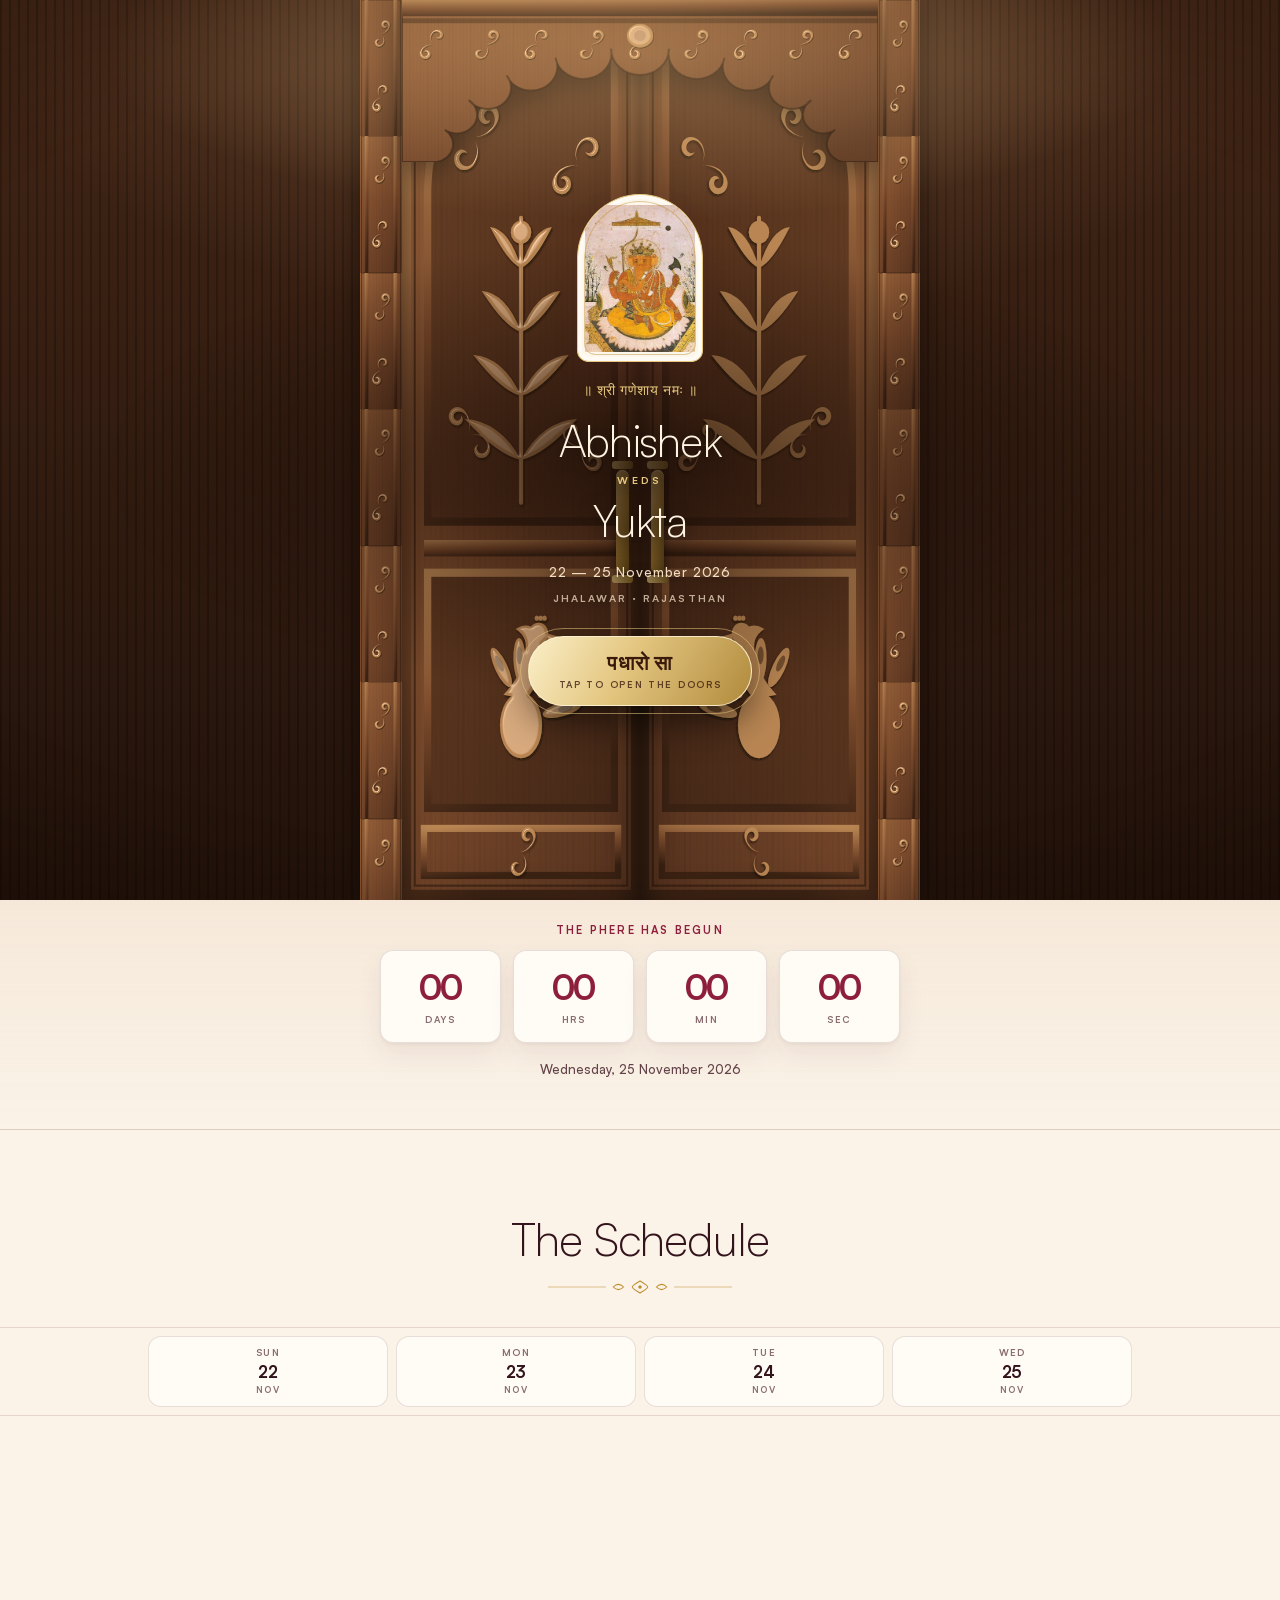
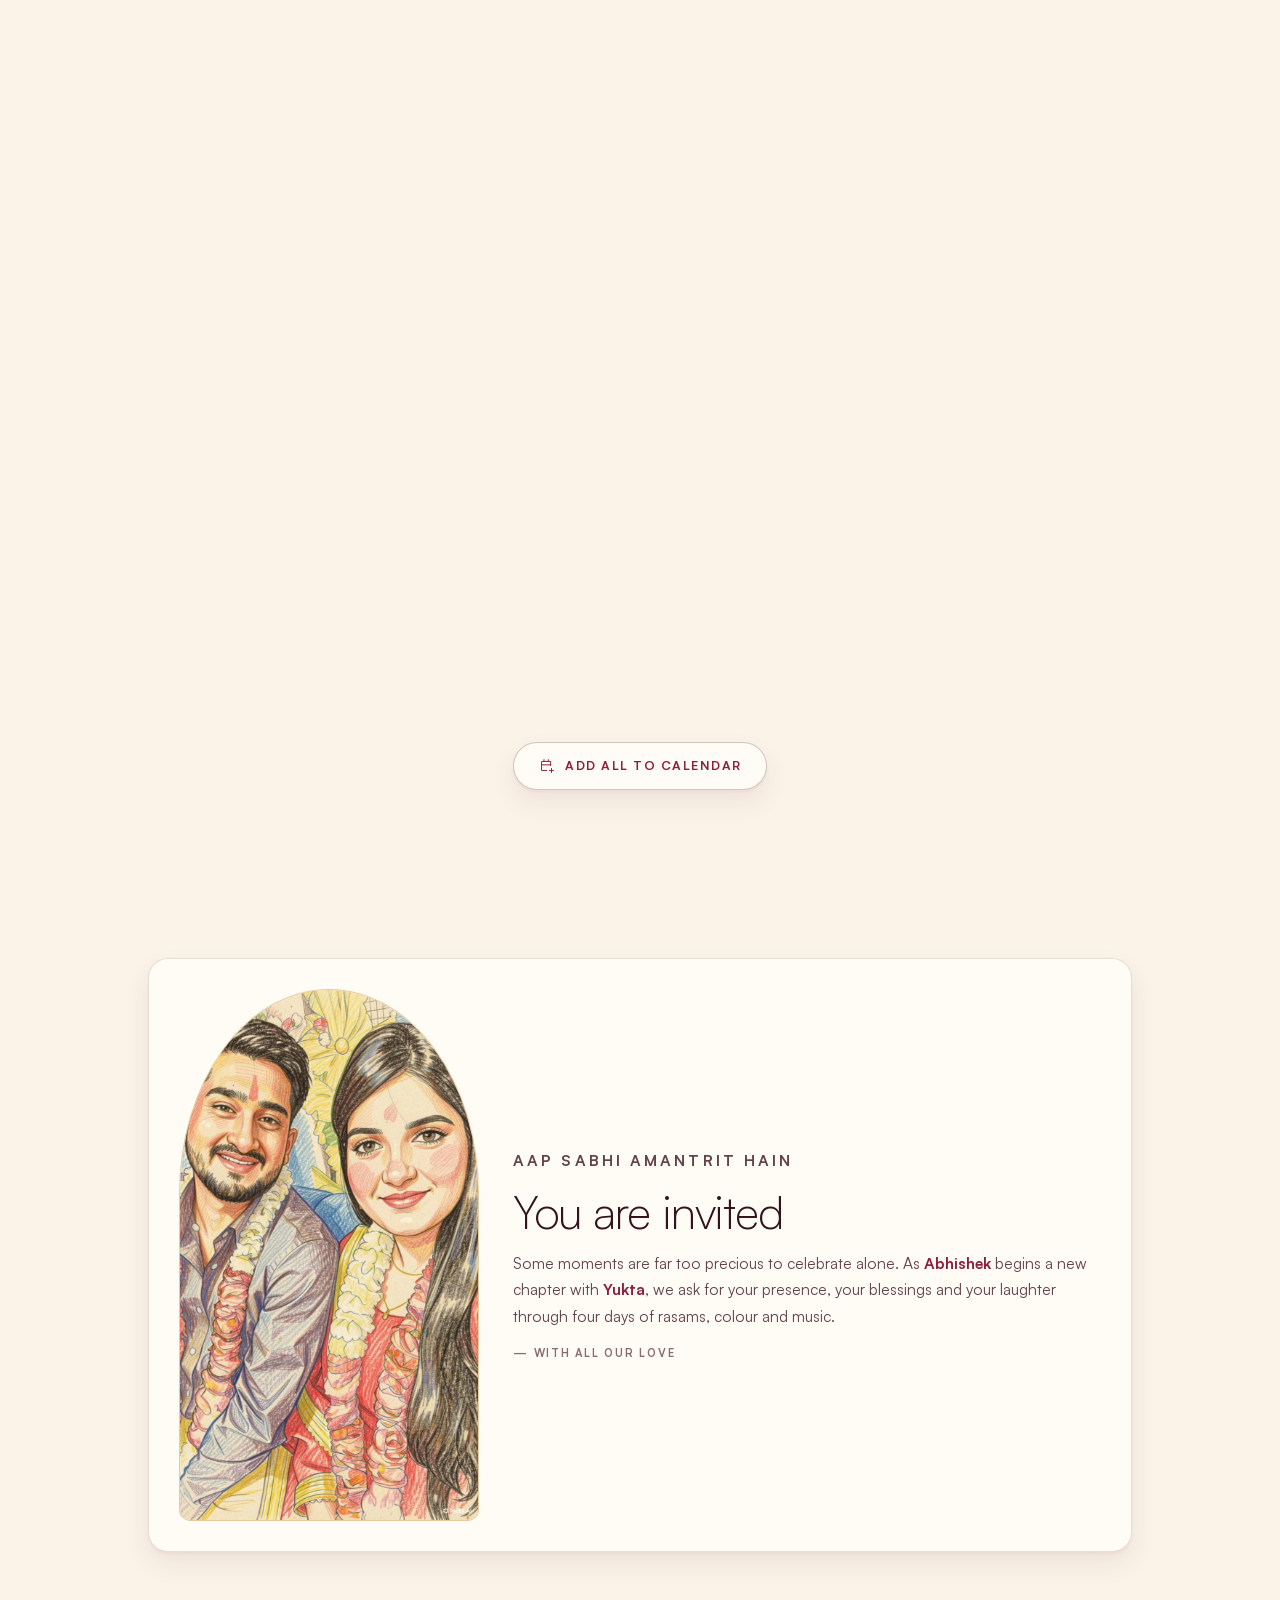
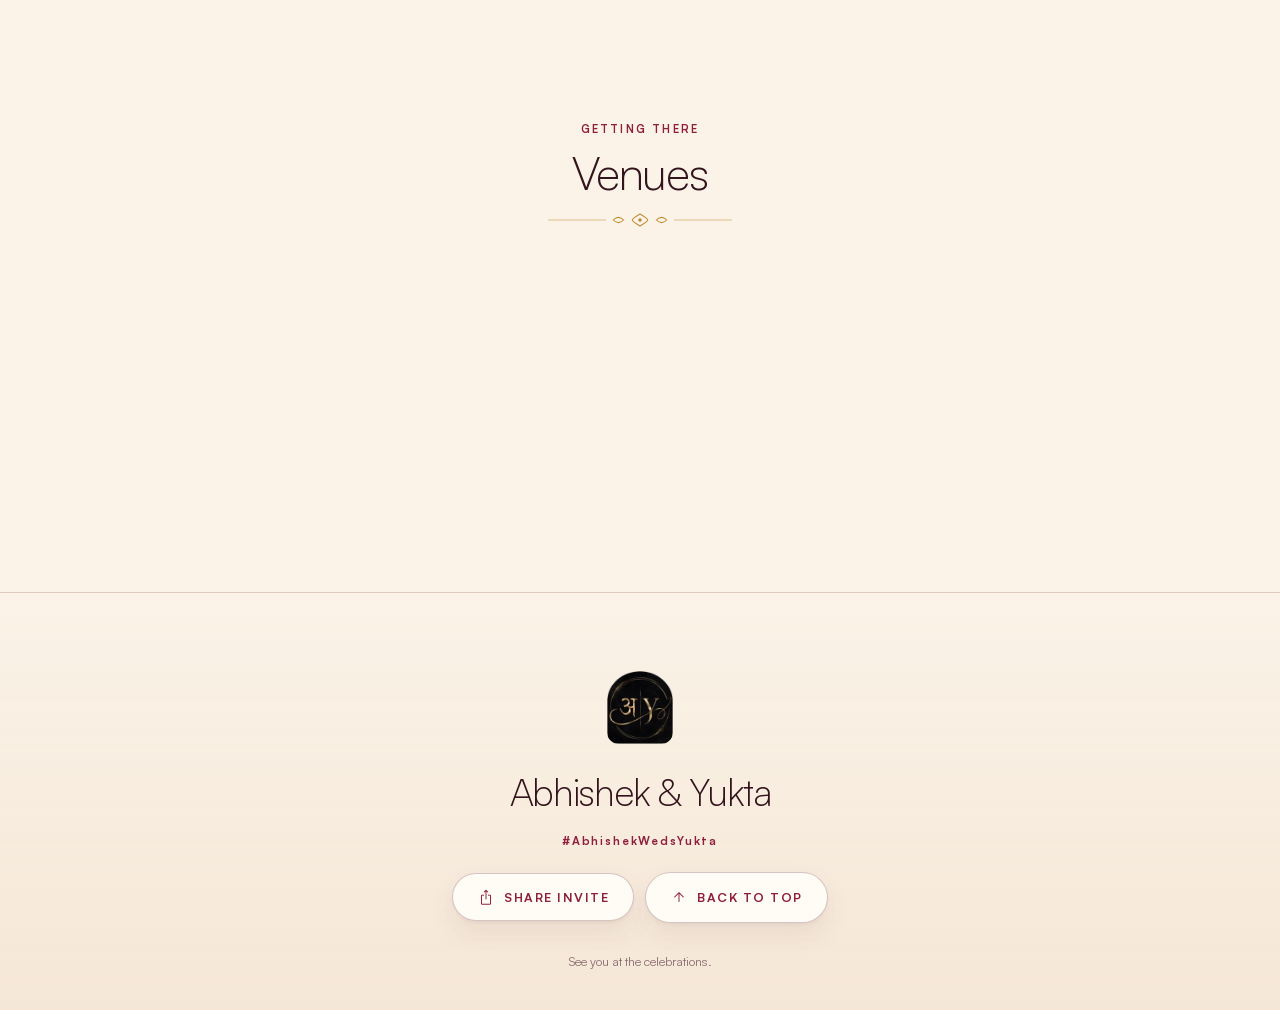
==== index.html @ 70e9c4ba "Add files via upload" ====
<!DOCTYPE html>
<html lang="en">
<head>
<meta charset="UTF-8" />
<meta name="viewport" content="width=device-width, initial-scale=1, viewport-fit=cover" />
<title>Abhishek weds Yukta</title>
<meta name="description" content="Abhishek & Yukta — four days of celebrations, 22 to 25 November 2026, Jhalawar, Rajasthan. Schedule, venues and directions." />
<meta name="theme-color" content="#FBF3E8" />

<meta property="og:type" content="website" />
<meta property="og:title" content="Abhishek weds Yukta" />
<meta property="og:description" content="22–25 November 2026 · Jhalawar, Rajasthan. You are invited to our celebrations." />
<meta property="og:image" content="assets/og-couple.jpg" />
<meta property="og:image:width" content="1200" />
<meta property="og:image:height" content="630" />
<meta name="twitter:card" content="summary_large_image" />
<meta name="twitter:image" content="assets/og-couple.jpg" />

<link rel="icon" href="assets/logo.png" />
<link rel="apple-touch-icon" href="assets/logo.png" />

<link rel="preload" href="assets/fonts/Satoshi-300.woff2" as="font" type="font/woff2" crossorigin />
<link rel="preload" href="assets/fonts/Satoshi-400.woff2" as="font" type="font/woff2" crossorigin />
<link rel="preconnect" href="https://fonts.googleapis.com" />
<link rel="preconnect" href="https://fonts.gstatic.com" crossorigin />
<link href="https://fonts.googleapis.com/css2?family=Material+Symbols+Rounded:opsz,wght,FILL,GRAD@24,300,0,0&display=swap" rel="stylesheet" />
<link rel="stylesheet" href="styles.css" />
</head>
<body class="is-locked">

<!-- ═════════ THE DARWAZA ═════════ -->
<div class="gate" id="gate">
  <div class="doors" aria-hidden="true">
    <div class="door l"><span class="ring"></span></div>
    <div class="door r"><span class="ring"></span></div>
    <span class="valance"></span>
  </div>
  <div class="gate-masonry" aria-hidden="true">
    <span class="jamb l"></span><span class="jamb r"></span>
  </div>
  <div class="gate-arch-wrap" aria-hidden="true"><img class="gate-arch" src="assets/wood-arch.svg" alt="" /></div>
  <div class="gate-light" aria-hidden="true"></div>

  <div class="plaque" id="plaque">
    <figure class="arch arch-gate">
      <img src="assets/ganpati.png" onerror="this.onerror=null;this.src='assets/ganpati.jpg'" alt="Shri Ganesh" width="560" height="751" />
    </figure>
    <p class="mantra">॥ श्री गणेशाय नमः ॥</p>
    <h1 class="gate-names"><span>Abhishek</span><em>weds</em><span>Yukta</span></h1>
    <p class="gate-meta">22 — 25 November 2026<br /><span>Jhalawar · Rajasthan</span></p>

    <button class="open-btn" id="openBtn" type="button">
      <span class="open-halo" aria-hidden="true"></span>
      <span class="open-lead">पधारो सा</span>
      <span class="open-sub">Tap to open the doors</span>
    </button>
  </div>
</div>

<div class="petals" id="petals" aria-hidden="true"></div>
<div class="progress" id="progress" aria-hidden="true"></div>

<div class="yt-host" aria-hidden="true"><div id="ytHost"></div></div>
<button class="music" id="musicBtn" type="button" hidden aria-label="Toggle music">
  <span class="ms" id="musicIcon">volume_up</span>
</button>

<main id="main">

  <!-- ═════════ HERO ═════════ -->
  <header class="hero" id="top">
    <div class="hero-card">
      <figure class="arch arch-hero">
        <img src="assets/ganpati.png" onerror="this.onerror=null;this.src='assets/ganpati.jpg'" alt="Shri Ganesh" width="560" height="751" loading="eager" />
      </figure>
      <p class="shloka">वक्रतुण्ड महाकाय सूर्यकोटि समप्रभ<br />निर्विघ्नं कुरु मे देव सर्वकार्येषु सर्वदा</p>
      <p class="label hero-label">Together with our families</p>
      <h1 class="hero-names">
        <span class="hn">Abhishek</span>
        <span class="hn-rule"><i></i><em>weds</em><i></i></span>
        <span class="hn">Yukta</span>
      </h1>
      <p class="hero-date">22 — 25 November 2026</p>
      <p class="hero-place">Jhalawar · Rajasthan</p>
      <div class="hero-cta">
        <a class="btn btn-primary" href="#schedule">
          <span class="ms">event_note</span>View Schedule
          <span class="ms btn-go">arrow_forward</span>
        </a>
      </div>
    </div>
  </header>

  <!-- ═════════ COUNTDOWN ═════════ -->
  <section class="band" id="countdown" aria-label="Countdown">
    <div class="wrap">
      <p class="label center" id="cdNote">Until the phere</p>
      <div class="cd">
        <div class="cd-cell"><span class="cd-n" data-cd="d">--</span><span class="cd-l">Days</span></div>
        <div class="cd-cell"><span class="cd-n" data-cd="h">--</span><span class="cd-l">Hrs</span></div>
        <div class="cd-cell"><span class="cd-n" data-cd="m">--</span><span class="cd-l">Min</span></div>
        <div class="cd-cell"><span class="cd-n" data-cd="s">--</span><span class="cd-l">Sec</span></div>
      </div>
      <p class="cd-target" id="cdTarget"></p>
    </div>
  </section>

  <!-- ═════════ SCHEDULE ═════════ -->
  <section class="section" id="schedule">
    <div class="wrap">
      <h2 class="h2 center">The Schedule</h2>
      <div class="orn center" aria-hidden="true"><svg viewBox="0 0 220 20"><use href="#ic-orn"/></svg></div>
    </div>

    <nav class="daynav" id="daynav" aria-label="Jump to a day">
      <div class="daynav-track" id="daynavTrack"></div>
    </nav>

    <div class="wrap">
      <div class="days" id="days"></div>
      <div class="center stack-cta">
        <button class="btn btn-ghost" id="allCalBtn" type="button">
          <span class="ms">calendar_add_on</span>Add All to Calendar
        </button>
      </div>
    </div>
  </section>

  <!-- ═════════ INVITATION NOTE ═════════ -->
  <section class="section" id="invitation">
    <div class="wrap">
      <div class="note">
        <figure class="note-art">
          <img src="assets/couple.jpg" alt="Illustration of Abhishek and Yukta" loading="lazy" width="820" height="1458" />
        </figure>
        <div class="note-text">
          <p class="label">Aap sabhi amantrit hain</p>
          <h2 class="h2">You are invited</h2>
          <p>Some moments are far too precious to celebrate alone. As <strong>Abhishek</strong> begins a new chapter with <strong>Yukta</strong>, we ask for your presence, your blessings and your laughter through four days of rasams, colour and music.</p>
          <p class="note-sign" id="familyLine">— With all our love</p>
        </div>
      </div>
    </div>
  </section>

  <!-- ═════════ VENUES ═════════ -->
  <section class="section" id="venues">
    <div class="wrap">
      <p class="label center">Getting there</p>
      <h2 class="h2 center">Venues</h2>
      <div class="orn center" aria-hidden="true"><svg viewBox="0 0 220 20"><use href="#ic-orn"/></svg></div>
      <div class="venues" id="venueGrid"></div>
    </div>
  </section>

  <!-- ═════════ RSVP (hidden until filled in) ═════════ -->
  <section class="section" id="rsvp" hidden>
    <div class="wrap">
      <p class="label center">Do let us know</p>
      <h2 class="h2 center">RSVP</h2>
      <div class="rsvp" id="rsvpGrid"></div>
    </div>
  </section>

  <!-- ═════════ FOOTER ═════════ -->
  <footer class="footer">
    <div class="wrap">
      <img class="foot-logo" src="assets/logo.png" alt="" width="74" height="81" />
      <h2 class="foot-names">Abhishek &amp; Yukta</h2>
      <p class="foot-hash" id="hashLine">#AbhishekWedsYukta</p>
      <div class="foot-cta">
        <button class="btn btn-ghost" id="shareBtn" type="button"><span class="ms">ios_share</span>Share Invite</button>
        <a class="btn btn-ghost" href="#top"><span class="ms">arrow_upward</span>Back to Top</a>
      </div>
      <p class="foot-fine">See you at the celebrations.</p>
    </div>
  </footer>
</main>

<div class="toast" id="toast" role="status" aria-live="polite"></div>

<svg style="display:none" aria-hidden="true">
  <symbol id="ic-orn" viewBox="0 0 220 20">
    <g fill="none" stroke="currentColor" stroke-width="1.2" stroke-linecap="round">
      <path d="M4 10h66" opacity=".5"/><path d="M150 10h66" opacity=".5"/>
      <path d="M110 3c6 3.5 9 5.5 9 7s-3 3.5-9 7c-6-3.5-9-5.5-9-7s3-3.5 9-7z"/>
      <circle cx="110" cy="10" r="2" fill="currentColor" stroke="none"/>
      <path d="M79 10c4-4 8-4 12 0-4 4-8 4-12 0z"/><path d="M129 10c4-4 8-4 12 0-4 4-8 4-12 0z"/>
    </g>
  </symbol>
</svg>

<script src="script.js"></script>
</body>
</html>
---- styles.css ----
/* ══════════════════════════════════════════════════════════════
   Abhishek weds Yukta
   Haveli ivory · deep rose · brass gold · a little emerald
   Type: Satoshi (self-hosted). Mobile-first.
   ══════════════════════════════════════════════════════════════ */

@font-face{font-family:'Satoshi';src:url('assets/fonts/Satoshi-300.woff2') format('woff2');font-weight:300;font-style:normal;font-display:swap}
@font-face{font-family:'Satoshi';src:url('assets/fonts/Satoshi-400.woff2') format('woff2');font-weight:400;font-style:normal;font-display:swap}
@font-face{font-family:'Satoshi';src:url('assets/fonts/Satoshi-500.woff2') format('woff2');font-weight:500;font-style:normal;font-display:swap}
@font-face{font-family:'Satoshi';src:url('assets/fonts/Satoshi-700.woff2') format('woff2');font-weight:700;font-style:normal;font-display:swap}
@font-face{font-family:'Satoshi';src:url('assets/fonts/Satoshi-900.woff2') format('woff2');font-weight:900;font-style:normal;font-display:swap}

:root{
  --paper:#FBF3E8;
  --paper-2:#F4E5D4;
  --card:#FFFCF6;
  --card-2:#FDF6EB;

  --line:rgba(94,38,48,.14);
  --line-2:rgba(94,38,48,.26);

  --ink:#33131C;
  --body:#63424A;
  --mute:#8A6C70;

  --rose:#8E1F3C;
  --rose-dp:#65132A;
  --rose-lt:#BE5570;
  --emerald:#1F6B5C;

  --gold:#BD8C2C;
  --gold-lt:#E7C87E;
  --gold-dk:#8A6118;

  --f:'Satoshi',-apple-system,BlinkMacSystemFont,'Segoe UI',Helvetica,Arial,sans-serif;
  --gut:20px;
  --r:20px;
  --r-sm:13px;
  --arch:52% 52% 12px 12px / 40% 40% 12px 12px;
  --sh:0 2px 3px rgba(94,38,48,.05), 0 12px 26px rgba(94,38,48,.08);
  --sh-lg:0 4px 8px rgba(94,38,48,.06), 0 24px 48px rgba(94,38,48,.12);
}

*,*::before,*::after{box-sizing:border-box}
html{-webkit-text-size-adjust:100%;scroll-behavior:smooth;scroll-padding-top:96px}

body{
  margin:0;color:var(--body);background-color:var(--paper);
  font-family:var(--f);font-size:16px;line-height:1.66;font-weight:400;
  overflow-x:hidden;-webkit-font-smoothing:antialiased;
}
body.is-locked{overflow:hidden;height:100%;position:fixed;width:100%}

/* jaali weave + a saffron wash at the top */
body::before{
  content:'';position:absolute;inset:0;z-index:-1;pointer-events:none;
  background-image:
    radial-gradient(900px 420px at 50% -120px, rgba(214,158,96,.22), transparent 72%),
    url("data:image/svg+xml,%3Csvg xmlns='http://www.w3.org/2000/svg' width='72' height='72' viewBox='0 0 72 72'%3E%3Cg fill='none' stroke='%238E1F3C' stroke-width='.7' stroke-opacity='.5'%3E%3Cpath d='M36 6c8 8 8 22 0 30-8-8-8-22 0-30zM36 66c8-8 8-22 0-30-8 8-8 22 0 30zM6 36c8-8 22-8 30 0-8 8-22 8-30 0zM66 36c-8-8-22-8-30 0 8 8 22 8 30 0z'/%3E%3Ccircle cx='36' cy='36' r='3.4'/%3E%3C/g%3E%3C/svg%3E");
  background-size:auto, 72px 72px;
  background-repeat:no-repeat, repeat;
  opacity:.42;
}
::selection{background:var(--rose);color:#fff}
img{max-width:100%;display:block}

.wrap{width:100%;max-width:1040px;margin-inline:auto;padding-inline:var(--gut)}
.center{text-align:center}

.ms{
  font-family:'Material Symbols Rounded';font-weight:300;font-style:normal;font-size:20px;
  line-height:1;letter-spacing:normal;white-space:nowrap;direction:ltr;display:inline-block;
  -webkit-font-feature-settings:'liga';font-feature-settings:'liga';-webkit-font-smoothing:antialiased;
}
body.no-symbols .ms{display:none}

/* arch (mehrab) frame */
.arch{
  margin:0 auto;overflow:hidden;border-radius:var(--arch);
  border:1px solid var(--gold);background:var(--card-2);
  box-shadow:0 10px 26px rgba(94,38,48,.14), inset 0 0 0 4px rgba(255,252,246,.9);
  position:relative;
}
.arch img{width:100%;height:100%;object-fit:contain;object-position:center;padding:7px}
.arch::after{
  content:'';position:absolute;inset:6px;border-radius:var(--arch);
  border:1px solid rgba(189,140,44,.45);pointer-events:none;
}

.orn{color:var(--gold);margin:12px 0 0}
.orn svg{width:190px;height:20px;margin:0 auto}

/* ── type roles ─────────────────────────────── */
.label{font-size:11px;font-weight:700;letter-spacing:.2em;text-transform:uppercase;color:var(--rose);margin:0 0 10px}
.h2{
  font-size:clamp(29px,7.8vw,46px);font-weight:300;letter-spacing:-.025em;line-height:1.1;
  margin:0;color:var(--ink);text-wrap:balance;
}
.h3{font-size:19px;font-weight:700;letter-spacing:-.01em;margin:0 0 4px;color:var(--ink)}
.mantra{font-size:14px;font-weight:500;letter-spacing:.04em;color:var(--gold-lt);margin:16px 0 14px}
.shloka{font-size:13.5px;line-height:1.95;color:var(--mute);margin:14px 0 20px}

/* ══════════════ THE ROYAL DARWAZA ══════════════
   A carved dark-wood gateway: pilasters, a scalloped
   lintel and two panelled leaves that swing open.
   ═══════════════════════════════════════════════════ */
.gate{
  --stage:min(560px, 100vw - 16px);
  --pil:clamp(22px,6vw,42px);
  --lintel:calc((var(--stage) - 2 * var(--pil)) * .34);
  --side:calc((100vw - var(--stage)) / 2);
  position:fixed;inset:0;z-index:100;overflow:hidden;
  background-color:#2A160C;
  background-image:
    radial-gradient(70% 40% at 50% 8%, rgba(255,205,145,.16), transparent 70%),
    repeating-linear-gradient(90deg, rgba(0,0,0,.22) 0 2px, transparent 2px 9px),
    linear-gradient(180deg,#432616,#22120A);
}

/* the wall lights up behind the leaves as they part */
.gate::before{
  content:'';position:absolute;top:0;bottom:0;
  left:calc(var(--side) + var(--pil));right:calc(var(--side) + var(--pil));
  background:radial-gradient(62% 46% at 50% 44%, #FFF6E6, #F0C48F 40%, #C07A44 70%, #6B3A1F);
}

.doors{
  position:absolute;top:0;bottom:0;
  left:calc(var(--side) + var(--pil));right:calc(var(--side) + var(--pil));
  display:flex;perspective:2200px;
}
.door{
  position:relative;flex:1 1 50%;
  background-repeat:no-repeat;background-position:center top;background-size:100% 100%;
  transition:transform 1.2s cubic-bezier(.62,.02,.24,1), opacity .5s ease .8s;
  will-change:transform;backface-visibility:hidden;
}
.door.l{background-image:url('assets/wood-door-l.svg');transform-origin:left center;
  box-shadow:inset -26px 0 42px -30px rgba(0,0,0,.85)}
.door.r{background-image:url('assets/wood-door-r.svg');transform-origin:right center;
  box-shadow:inset 26px 0 42px -30px rgba(0,0,0,.85)}

/* long brass pulls at the seam */
.ring{
  position:absolute;top:58%;width:13px;height:104px;border-radius:7px;
  background:linear-gradient(100deg,#E3C57F,#B08A3C 46%,#6E5216);
  box-shadow:0 3px 9px rgba(0,0,0,.55), inset 0 1px 0 rgba(255,246,214,.6);
}
.ring::before,.ring::after{
  content:'';position:absolute;left:50%;width:21px;height:8px;margin-left:-10.5px;border-radius:3px;
  background:linear-gradient(100deg,#E3C57F,#8A6A25);
}
.ring::before{top:-9px}
.ring::after{bottom:-9px}
.door.l .ring{right:11px;margin-top:-52px}
.door.r .ring{left:11px;margin-top:-52px}
.valance{display:none}

/* pilasters flanking the doorway */
.gate-masonry{position:absolute;inset:0;z-index:3;pointer-events:none}
.jamb{
  position:absolute;top:0;bottom:0;width:var(--pil);
  background-image:url('assets/wood-jamb.svg');
  background-repeat:repeat-y;background-position:center top;background-size:100% auto;
  box-shadow:0 0 26px rgba(0,0,0,.5);
}
.jamb.l{left:var(--side)}
.jamb.r{right:var(--side)}

/* the carved lintel and its scalloped arch */
.gate-arch-wrap{
  position:absolute;top:0;z-index:3;pointer-events:none;
  left:calc(var(--side) + var(--pil));right:calc(var(--side) + var(--pil));
  height:var(--lintel);
}
.gate-arch{width:100%;height:100%;display:block;filter:drop-shadow(0 8px 14px rgba(0,0,0,.5))}

/* torchlight, and shadow pooled behind the words */
.gate-light{
  position:absolute;inset:0;z-index:4;pointer-events:none;
  background:
    radial-gradient(58% 26% at 50% 6%, rgba(255,214,150,.3), transparent 72%),
    radial-gradient(56% 34% at 50% 52%, rgba(26,12,6,.72), transparent 74%),
    radial-gradient(140% 100% at 50% 50%, transparent 46%, rgba(12,5,2,.7));
}

.plaque{
  position:absolute;inset:0;z-index:5;display:grid;align-content:center;justify-items:center;text-align:center;
  padding:calc(22px + env(safe-area-inset-top,0px)) calc(var(--side) + var(--pil) + 14px) calc(22px + env(safe-area-inset-bottom,0px));
  animation:plaqueIn .9s cubic-bezier(.22,.8,.3,1) both;
  transition:opacity .28s ease, transform .28s ease;
}
@keyframes plaqueIn{from{opacity:0;transform:translateY(16px)}to{opacity:1;transform:none}}
.gate.opening .plaque{animation:none;opacity:0;transform:translateY(-10px);pointer-events:none}
.gate.open .door.l{transform:rotateY(-115deg);opacity:0}
.gate.open .door.r{transform:rotateY(115deg);opacity:0}
.gate.open .gate-masonry,.gate.open .gate-light,.gate.open .gate-arch-wrap{opacity:0;transition:opacity .6s ease .5s}
.gate.gone{display:none}

.arch-gate{width:min(126px,29vw);aspect-ratio:3/4;border-color:var(--gold-lt)}
.gate .mantra{color:var(--gold-lt)}
.gate-names{margin:0;display:grid;color:#FFF3E2;font-weight:300;text-shadow:0 2px 16px rgba(0,0,0,.6)}
.gate-names span{font-size:clamp(30px,8.4vw,44px);line-height:1.12;letter-spacing:-.03em}
.gate-names em{
  font-style:normal;font-size:10.5px;font-weight:700;letter-spacing:.32em;text-transform:uppercase;
  color:var(--gold-lt);padding:7px 0;
}
.gate-meta{margin:14px 0 26px;font-size:13.5px;font-weight:500;letter-spacing:.06em;color:#F2DCC2;line-height:1.85;text-shadow:0 2px 10px rgba(0,0,0,.5)}
.gate-meta span{font-size:10.5px;font-weight:700;letter-spacing:.2em;text-transform:uppercase;color:rgba(242,220,194,.75)}

/* the one thing to tap */
.open-btn{
  position:relative;display:grid;justify-items:center;gap:3px;cursor:pointer;
  padding:14px 30px;border-radius:999px;border:1px solid rgba(255,246,214,.85);
  background:linear-gradient(120deg,#FBEFC8,#E3C57F 44%,#B08A3C);
  color:#3A1A0C;font-family:var(--f);
  box-shadow:0 16px 36px rgba(0,0,0,.55);
  animation:breathe 2.8s ease-in-out infinite;
  -webkit-tap-highlight-color:transparent;
}
@keyframes breathe{0%,100%{transform:translateY(0)}50%{transform:translateY(-4px)}}
.open-lead{font-size:20px;font-weight:700;letter-spacing:.01em;line-height:1.2}
.open-sub{font-size:9.5px;font-weight:700;letter-spacing:.18em;text-transform:uppercase;opacity:.76}
.open-halo{
  position:absolute;inset:-9px;border-radius:999px;border:1px solid rgba(227,197,127,.55);
  animation:halo 2.6s ease-in-out infinite;
}
@keyframes halo{0%,100%{transform:scale(1);opacity:.75}50%{transform:scale(1.08);opacity:.15}}
.open-btn:hover{filter:brightness(1.06)}
.open-btn:active{transform:scale(.98)}

/* ══════════════ ambience ══════════════ */
.petals{position:fixed;inset:0;pointer-events:none;z-index:1;overflow:hidden}
.petal{
  position:absolute;top:-6vh;border-radius:60% 0 60% 0;opacity:0;
  background:linear-gradient(140deg,#F3D3C6,#E4A88F);
  animation:fall linear infinite;will-change:transform;
}
@keyframes fall{
  0%{opacity:0;transform:translate3d(0,-6vh,0) rotate(0)}
  10%{opacity:.6}
  88%{opacity:.4}
  100%{opacity:0;transform:translate3d(var(--dx,40px),106vh,0) rotate(560deg)}
}
.progress{position:fixed;top:0;left:0;height:3px;width:0;z-index:40;background:linear-gradient(90deg,var(--rose),var(--gold))}

/* ══════════════ MUSIC ══════════════ */
.yt-host{position:fixed;width:1px;height:1px;left:-9999px;top:0;overflow:hidden;opacity:.01}
.music{
  position:fixed;right:14px;top:calc(12px + env(safe-area-inset-top,0px));z-index:45;
  width:44px;height:44px;border-radius:50%;cursor:pointer;display:grid;place-items:center;
  border:1px solid var(--line-2);background:var(--card);color:var(--rose);
  box-shadow:var(--sh);transition:transform .2s ease,color .2s ease;
}
.music:hover{transform:scale(1.06)}
.music.off{color:var(--mute)}

/* ══════════════ HERO ══════════════ */
.hero{padding:clamp(24px,7vw,52px) var(--gut) clamp(28px,8vw,54px);max-width:1040px;margin-inline:auto}
.hero-card{
  position:relative;text-align:center;
  border-radius:clamp(120px,40vw,220px) clamp(120px,40vw,220px) var(--r) var(--r);
  padding:clamp(30px,8vw,56px) clamp(18px,5vw,50px) clamp(30px,7vw,48px);
  background:linear-gradient(180deg,var(--card),var(--card-2));
  border:1px solid var(--line);box-shadow:var(--sh-lg);
}
.hero-card::after{
  content:'';position:absolute;inset:9px;pointer-events:none;
  border:1px solid rgba(189,140,44,.34);
  border-radius:clamp(112px,38vw,210px) clamp(112px,38vw,210px) 13px 13px;
}
.arch-hero{width:clamp(108px,26vw,140px);aspect-ratio:3/4}
.hero-label{color:var(--mute);letter-spacing:.22em}
.hero-names{margin:0;display:grid;font-weight:300;color:var(--ink)}
.hero-names .hn{font-size:clamp(38px,12.4vw,80px);line-height:1.06;letter-spacing:-.04em}
.hn-rule{display:flex;align-items:center;justify-content:center;gap:12px;padding:9px 0}
.hn-rule i{height:1px;width:clamp(26px,12vw,86px);background:linear-gradient(90deg,transparent,var(--gold),transparent)}
.hn-rule em{font-style:normal;font-size:10.5px;font-weight:700;letter-spacing:.32em;text-transform:uppercase;color:var(--rose)}
.hero-date{margin:20px 0 4px;font-size:clamp(16px,4.4vw,21px);font-weight:700;color:var(--ink)}
.hero-place{margin:0;font-size:11px;font-weight:700;letter-spacing:.22em;text-transform:uppercase;color:var(--mute)}
.hero-cta{display:flex;justify-content:center;margin-top:26px}

/* staggered entrance once the doors open */
body.opened .hero-card > *{animation:riseIn .7s cubic-bezier(.22,.8,.3,1) both}
body.opened .hero-card > *:nth-child(1){animation-delay:.05s}
body.opened .hero-card > *:nth-child(2){animation-delay:.12s}
body.opened .hero-card > *:nth-child(3){animation-delay:.18s}
body.opened .hero-card > *:nth-child(4){animation-delay:.24s}
body.opened .hero-card > *:nth-child(5){animation-delay:.3s}
body.opened .hero-card > *:nth-child(6){animation-delay:.36s}
body.opened .hero-card > *:nth-child(7){animation-delay:.42s}
@keyframes riseIn{from{opacity:0;transform:translateY(14px)}to{opacity:1;transform:none}}

/* ══════════════ BUTTONS ══════════════ */
.btn{
  position:relative;display:inline-flex;align-items:center;justify-content:center;gap:9px;
  width:100%;max-width:320px;padding:14px 24px;border-radius:999px;cursor:pointer;
  font-family:var(--f);font-size:12.5px;font-weight:700;letter-spacing:.12em;text-transform:uppercase;
  text-decoration:none;border:1px solid transparent;overflow:hidden;
  transition:transform .22s ease,box-shadow .22s ease,background .22s ease,border-color .22s ease,color .22s ease;
}
.btn .ms{font-size:18px}
.btn:active{transform:translateY(1px) scale(.995)}
.btn-primary{
  background:linear-gradient(118deg,var(--rose),var(--rose-dp) 68%,#520E23);
  color:#FFF0DF;border-color:rgba(231,200,126,.5);box-shadow:0 10px 26px rgba(101,19,42,.26);
}
.btn-primary::after{
  content:'';position:absolute;top:0;bottom:0;left:-60%;width:38%;
  background:linear-gradient(100deg,transparent,rgba(255,255,255,.22),transparent);
  transform:skewX(-18deg);transition:left .7s ease;
}
.btn-primary:hover{transform:translateY(-2px);box-shadow:0 16px 34px rgba(101,19,42,.34)}
.btn-primary:hover::after{left:120%}
.btn-go{opacity:.8;transition:transform .25s ease}
.btn-primary:hover .btn-go{transform:translateX(4px)}
.btn-ghost{background:var(--card);color:var(--rose);border-color:var(--line-2);box-shadow:var(--sh)}
.btn-ghost:hover{transform:translateY(-2px);border-color:var(--rose);box-shadow:var(--sh-lg)}
.btn-sm{width:auto;max-width:none;padding:9px 16px;font-size:11px;letter-spacing:.09em;gap:7px}
.btn-sm .ms{font-size:16px}
:focus-visible{outline:2px solid var(--rose);outline-offset:3px;border-radius:10px}

/* ══════════════ COUNTDOWN ══════════════ */
.band{
  padding:clamp(30px,8vw,48px) 0;
  background:linear-gradient(180deg,rgba(244,229,212,.85),rgba(251,243,232,0));
  border-top:1px solid var(--line);border-bottom:1px solid var(--line);
}
.cd{display:grid;grid-template-columns:repeat(4,1fr);gap:8px;max-width:520px;margin:0 auto}
.cd-cell{
  padding:14px 4px 12px;text-align:center;border-radius:var(--r-sm);
  background:var(--card);border:1px solid var(--line);box-shadow:var(--sh);
}
.cd-n{display:block;font-size:clamp(25px,7.6vw,36px);font-weight:700;line-height:1;color:var(--rose);font-variant-numeric:tabular-nums;letter-spacing:-.03em}
.cd-l{display:block;margin-top:7px;font-size:9.5px;font-weight:700;letter-spacing:.16em;text-transform:uppercase;color:var(--mute)}
.cd-target{margin:16px 0 0;text-align:center;font-size:13px;font-weight:500;color:var(--body)}

/* ══════════════ SECTIONS ══════════════ */
.section{padding:clamp(46px,11vw,84px) 0}

.daynav{
  position:sticky;top:0;z-index:30;margin:22px 0 24px;padding:8px 0;
  background:var(--paper);border-top:1px solid var(--line);border-bottom:1px solid var(--line);
}
.daynav-track{
  display:flex;gap:8px;max-width:1040px;margin-inline:auto;padding-inline:var(--gut);
  overflow-x:auto;scrollbar-width:none;-webkit-overflow-scrolling:touch;
}
.daynav-track::-webkit-scrollbar{display:none}
.chip{
  flex:1 1 0;min-width:76px;display:grid;justify-items:center;gap:1px;
  padding:8px 6px;border-radius:var(--r-sm);cursor:pointer;text-decoration:none;
  background:var(--card);border:1px solid var(--line);color:var(--mute);
  transition:border-color .2s ease,background .2s ease,color .2s ease,box-shadow .2s ease;
}
.chip-day{font-size:9.5px;font-weight:700;letter-spacing:.13em;text-transform:uppercase}
.chip-date{font-size:17px;font-weight:700;letter-spacing:-.02em;color:var(--ink);line-height:1.2}
.chip-mon{font-size:9px;font-weight:700;letter-spacing:.13em;text-transform:uppercase;color:var(--mute)}
.chip.on{background:linear-gradient(150deg,var(--rose),var(--rose-dp));border-color:var(--rose-dp);color:#F6D9C9;box-shadow:0 8px 20px rgba(101,19,42,.22)}
.chip.on .chip-date,.chip.on .chip-mon{color:#FFF0DF}
.chip.today::after{
  content:'Today';font-size:8px;font-weight:700;letter-spacing:.1em;text-transform:uppercase;
  color:#fff;background:var(--emerald);padding:1px 6px;border-radius:99px;margin-top:3px;
}

.days{display:grid;gap:16px}
.day{
  background:var(--card);border:1px solid var(--line);border-radius:var(--r);
  box-shadow:var(--sh);overflow:hidden;scroll-margin-top:92px;
}
.day-head{
  display:flex;align-items:center;gap:13px;flex-wrap:wrap;padding:15px 16px;
  background:linear-gradient(120deg,rgba(244,229,212,.95),rgba(255,252,246,0) 74%);
  border-bottom:1px solid var(--line);
}
.day-badge{
  flex:0 0 auto;display:grid;place-items:center;width:52px;height:60px;
  border-radius:26px 26px 10px 10px / 34px 34px 10px 10px;
  background:linear-gradient(160deg,var(--rose),var(--rose-dp));color:#FFF0DF;
  box-shadow:0 8px 18px rgba(101,19,42,.24), inset 0 0 0 1px rgba(231,200,126,.4);
}
.day-badge b{font-size:20px;font-weight:700;line-height:1;letter-spacing:-.02em}
.day-badge span{font-size:8.5px;font-weight:700;letter-spacing:.14em;text-transform:uppercase;opacity:.86;margin-top:2px}
.day-meta{flex:1 1 150px;min-width:0}
.day-title{font-size:16px;font-weight:700;letter-spacing:-.01em;color:var(--ink);margin:0}
.day-where{display:flex;align-items:center;gap:6px;margin:2px 0 0;font-size:13px;color:var(--mute)}
.day-where .ms{font-size:16px;color:var(--rose-lt)}

.rasams{list-style:none;margin:0;padding:2px 14px 10px}
.rasam{display:grid;grid-template-columns:38px 1fr;gap:12px;padding:14px 2px;border-bottom:1px solid var(--line)}
.rasam:last-child{border-bottom:0}
.rasam-ico{
  grid-row:span 2;width:38px;height:42px;display:grid;place-items:center;
  border-radius:19px 19px 8px 8px / 24px 24px 8px 8px;
  background:var(--paper-2);color:var(--rose);border:1px solid rgba(189,140,44,.3);
}
.rasam-ico .ms{font-size:19px}
.rasam-top{display:flex;align-items:baseline;justify-content:space-between;gap:10px;flex-wrap:wrap}
.rasam-name{font-size:17px;font-weight:700;letter-spacing:-.015em;color:var(--ink);margin:0}
.rasam-time{font-size:12.5px;font-weight:700;letter-spacing:.04em;color:var(--rose);font-variant-numeric:tabular-nums;white-space:nowrap}
.rasam-note{margin:4px 0 0;font-size:14px;line-height:1.55;color:var(--mute)}
.rasam-foot{display:flex;align-items:center;gap:8px;flex-wrap:wrap;margin-top:10px;grid-column:2}
.dress{font-size:10px;font-weight:700;letter-spacing:.11em;text-transform:uppercase;color:var(--emerald);border:1px solid rgba(31,107,92,.35);border-radius:999px;padding:4px 10px}
.stack-cta{margin-top:26px;display:flex;justify-content:center}

/* ══════════════ NOTE ══════════════ */
.note{
  display:grid;gap:20px;align-items:center;padding:18px;
  background:var(--card);border:1px solid var(--line);border-radius:var(--r);box-shadow:var(--sh);
}
.note-art{
  margin:0;overflow:hidden;border:1px solid rgba(189,140,44,.4);background:var(--card-2);
  border-radius:var(--arch);
}
.note-art img{width:100%;height:auto;display:block}
.note-text p{margin:0 0 14px;font-size:15.5px;line-height:1.72;color:var(--body)}
.note-text strong{color:var(--rose);font-weight:700}
.note-text .h2{margin-bottom:12px}
.note-sign{font-size:11px !important;font-weight:700;letter-spacing:.16em;text-transform:uppercase;color:var(--mute) !important;margin:0 !important}

/* ══════════════ VENUES ══════════════ */
.venues{display:grid;gap:14px;margin-top:26px}
.venue{
  background:var(--card);border:1px solid var(--line);border-radius:var(--r);
  padding:22px;display:grid;gap:7px;box-shadow:var(--sh);
  transition:transform .25s ease,box-shadow .25s ease;
}
.venue:hover{transform:translateY(-3px);box-shadow:var(--sh-lg)}
.venue-tag{font-size:10px;font-weight:700;letter-spacing:.18em;text-transform:uppercase;color:var(--gold-dk)}
.venue-name{font-size:22px;font-weight:700;letter-spacing:-.025em;margin:0;color:var(--rose)}
.venue-sub{margin:-4px 0 2px;font-size:13px;font-weight:500;letter-spacing:.04em;color:var(--mute)}
.venue-addr{margin:0;font-size:14.5px;line-height:1.6;color:var(--body)}
.venue-days{margin:0;font-size:12.5px;color:var(--mute);font-weight:500}
.venue .btn{margin-top:8px;justify-self:start}

/* ══════════════ RSVP ══════════════ */
.rsvp{display:grid;gap:12px;margin-top:26px}
.rsvp-card{background:var(--card);border:1px solid var(--line);border-radius:var(--r-sm);padding:18px;text-align:center;display:grid;gap:5px;justify-items:center;box-shadow:var(--sh)}
.rsvp-name{font-size:16px;font-weight:700;color:var(--ink)}
.rsvp-role{font-size:13px;color:var(--mute)}

/* ══════════════ FOOTER ══════════════ */
.footer{
  text-align:center;padding:clamp(46px,11vw,78px) 0 calc(38px + env(safe-area-inset-bottom,0px));
  border-top:1px solid var(--line);background:linear-gradient(180deg,rgba(251,243,232,0),rgba(244,229,212,.9));
}
.foot-logo{width:66px;height:auto;margin:0 auto 16px;border-radius:12px}
.foot-names{margin:0;font-size:clamp(26px,7vw,38px);font-weight:300;letter-spacing:-.03em;color:var(--ink)}
.foot-hash{margin:8px 0 22px;font-size:11.5px;font-weight:700;letter-spacing:.16em;color:var(--rose)}
.foot-cta{display:flex;flex-direction:column;align-items:center;gap:11px}
.foot-fine{margin:28px 0 0;font-size:12.5px;color:var(--mute)}

/* ══════════════ TOAST ══════════════ */
.toast{
  position:fixed;left:50%;bottom:calc(20px + env(safe-area-inset-bottom,0px));
  transform:translate(-50%,calc(100% + 40px));z-index:90;
  padding:11px 20px;border-radius:999px;max-width:88vw;
  background:var(--ink);color:#FFF0DF;
  font-size:11.5px;font-weight:700;letter-spacing:.09em;text-transform:uppercase;
  opacity:0;visibility:hidden;box-shadow:var(--sh-lg);
  transition:transform .4s cubic-bezier(.2,.8,.3,1),opacity .3s ease,visibility .3s;
}
.toast.show{transform:translate(-50%,0);opacity:1;visibility:visible}

/* ══════════════ REVEAL ══════════════ */
.rv{opacity:0;transform:translateY(14px);transition:opacity .6s ease,transform .6s cubic-bezier(.2,.8,.3,1)}
.rv.in{opacity:1;transform:none}

/* ══════════════ ≥600px ══════════════ */
@media (min-width:600px){
  :root{--gut:28px}
  body{font-size:17px}
  .foot-cta{flex-direction:row;justify-content:center;flex-wrap:wrap}
  .btn{width:auto}
  .cd{gap:12px}
  .cd-cell{padding:18px 8px 15px}
  .rasam{grid-template-columns:44px 1fr;gap:16px;padding:16px 4px}
  .rasam-ico{width:44px;height:48px}
  .venues{grid-template-columns:1fr 1fr;gap:18px}
  .rsvp{grid-template-columns:repeat(auto-fit,minmax(220px,1fr))}
  .note{padding:24px}
}

/* ══════════════ ≥720px ══════════════ */
@media (min-width:720px){
  .note{grid-template-columns:minmax(220px,300px) 1fr;gap:28px;align-items:stretch}
  .note-art{align-self:center}
  .note-text{align-self:center}
}

/* ══════════════ ≥900px ══════════════ */
@media (min-width:900px){
  .days{gap:20px}
  .day-head{padding:20px 24px}
  .rasams{padding:4px 22px 14px}
  .note{gap:34px;padding:30px}
}

/* ══════════════ MOTION / PRINT ══════════════ */
@media (prefers-reduced-motion:reduce){
  *,*::before,*::after{animation-duration:.01ms !important;animation-iteration-count:1 !important;transition-duration:.01ms !important;scroll-behavior:auto !important}
  .rv{opacity:1;transform:none}
  .petals{display:none}
}
@media print{
  body::before{display:none}
  .gate,.petals,.progress,.daynav,.toast,.music,.hero-cta,.foot-cta,.stack-cta,.rasam-foot,.day-head .btn,.venue .btn{display:none !important}
  .rv{opacity:1;transform:none}
  .day,.note,.venue,.cd-cell,.hero-card{box-shadow:none;border-color:#e0d3cd}
}
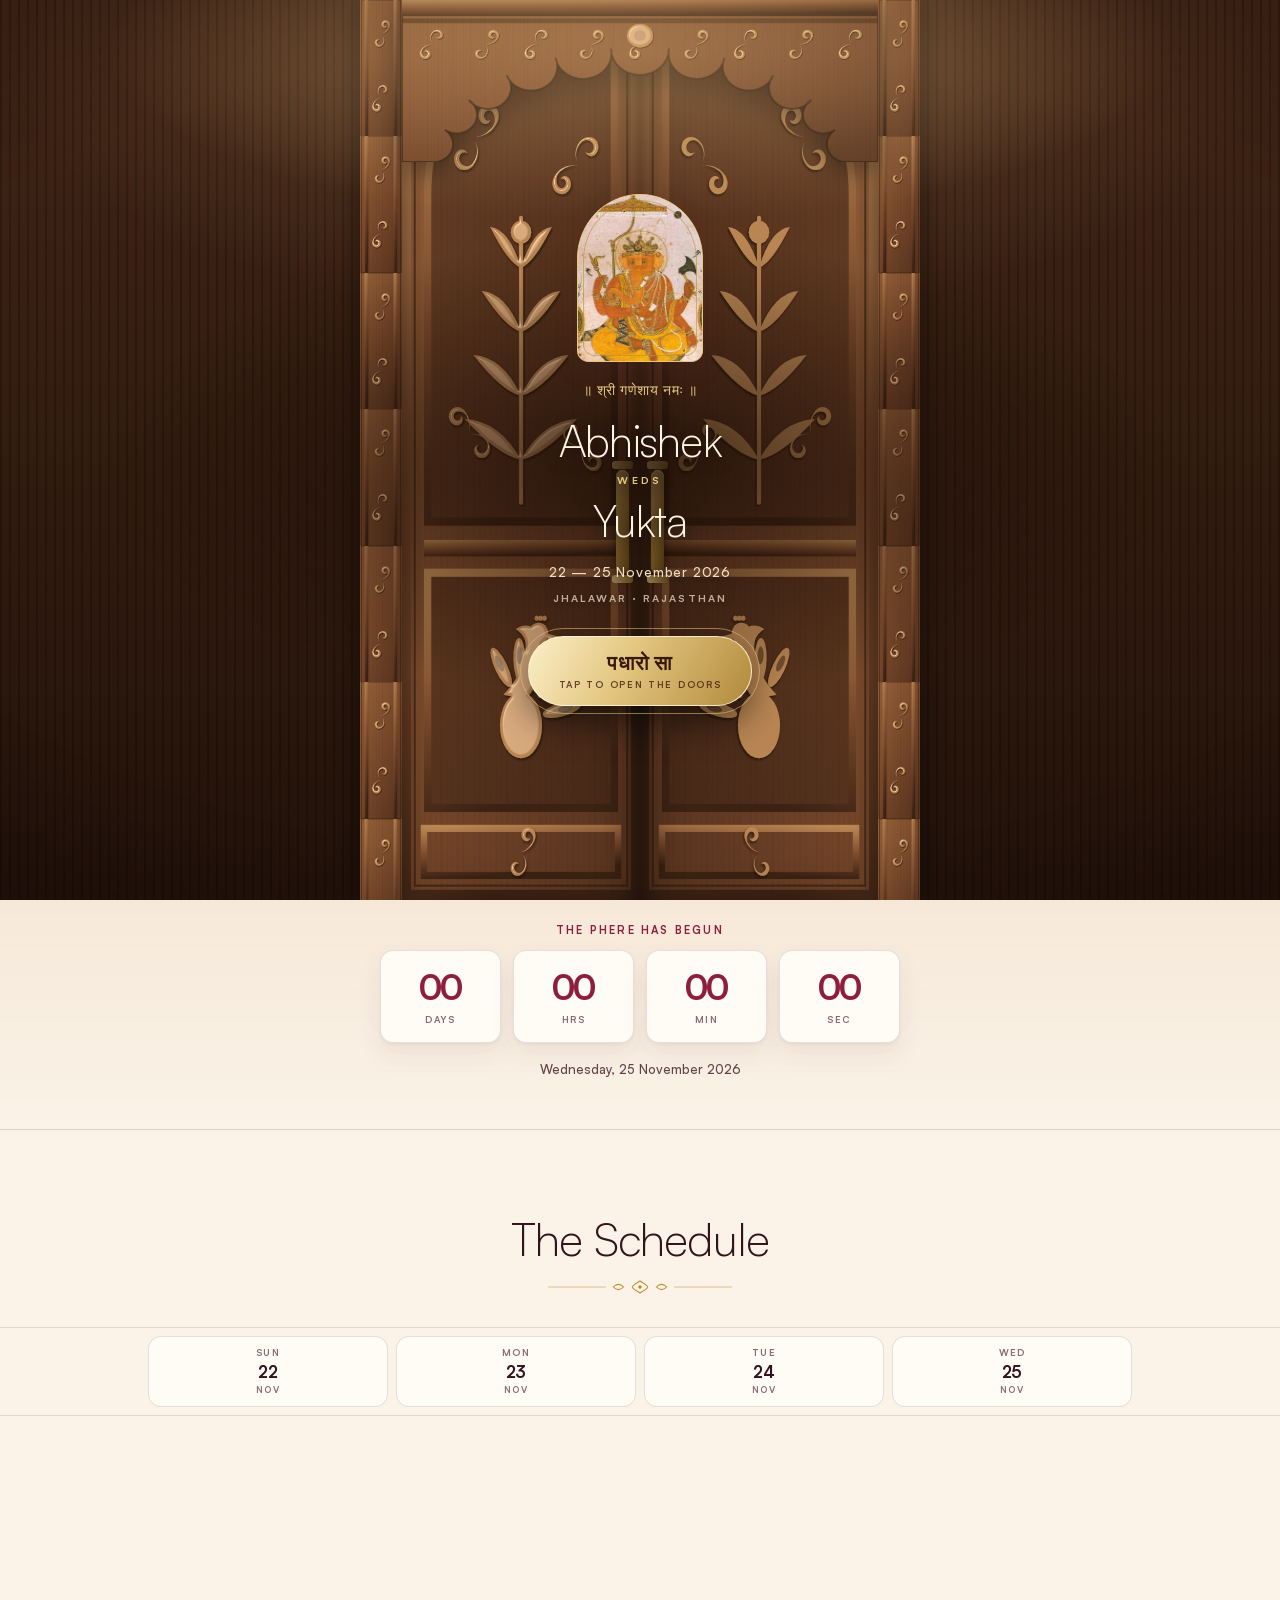
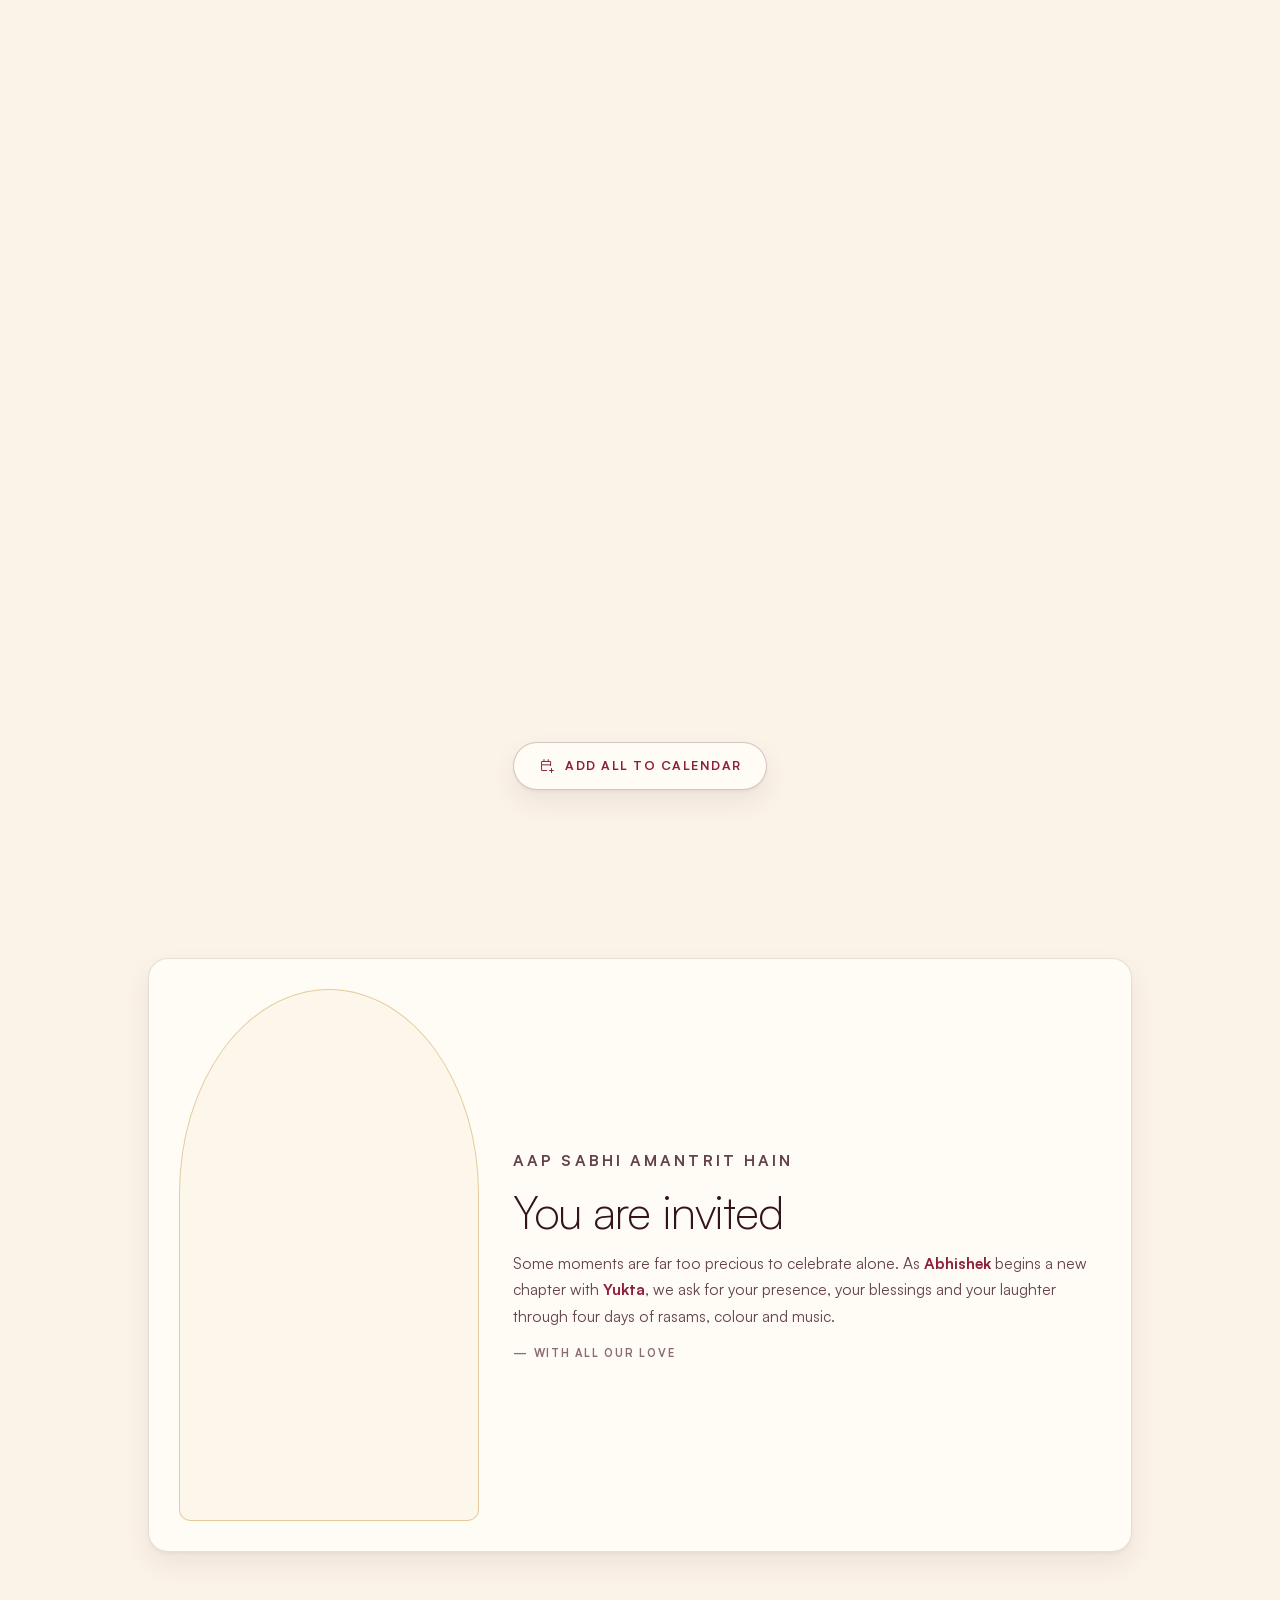
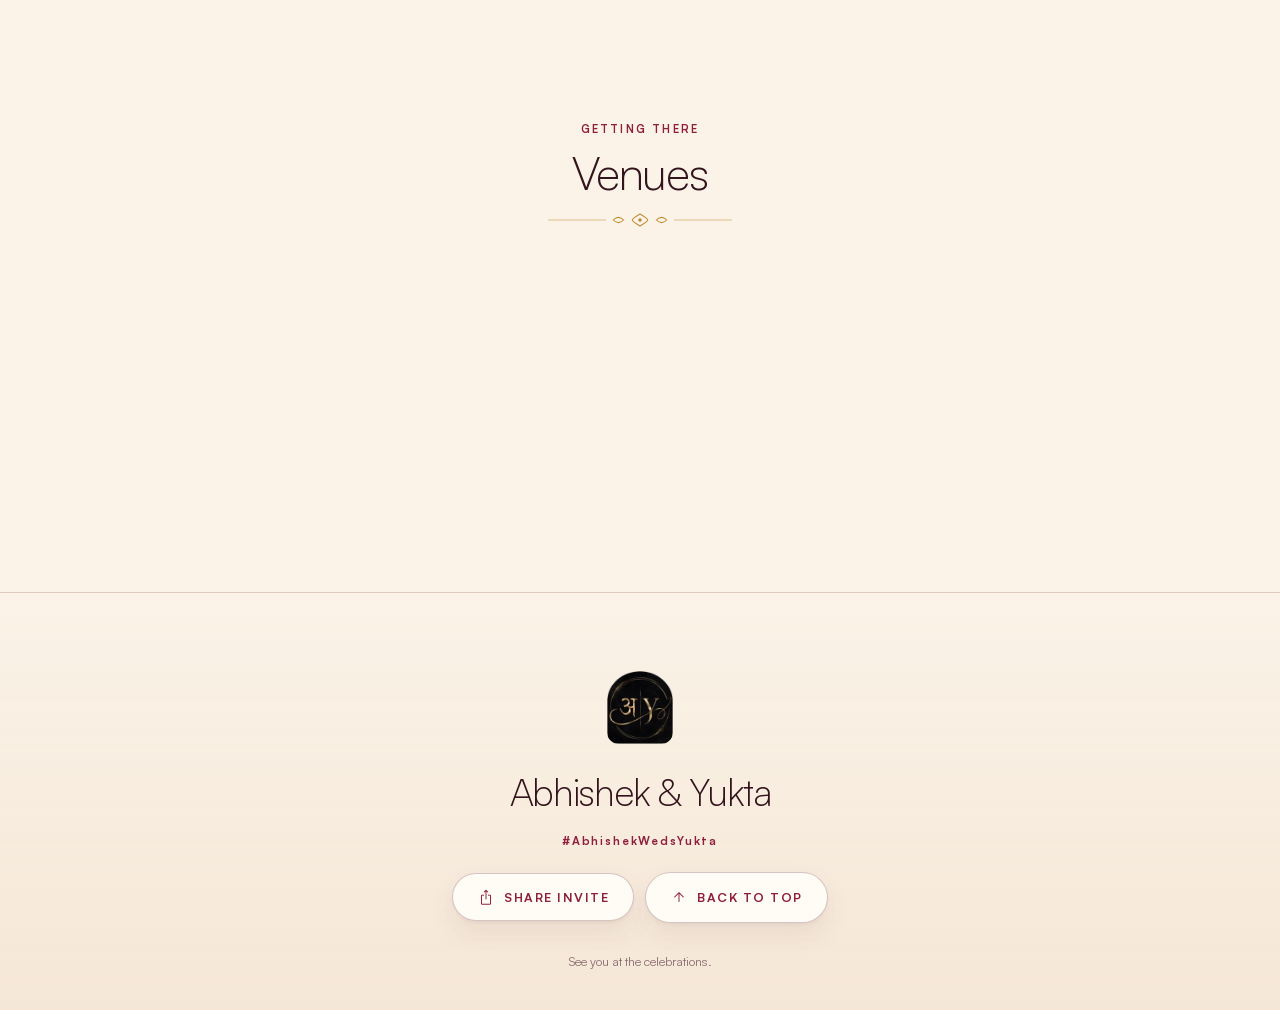
==== commit 89fb0979: "Add files via upload" ====
--- a/index.html
+++ b/index.html
@@ -7,14 +7,15 @@
 <meta name="description" content="Abhishek & Yukta — four days of celebrations, 22 to 25 November 2026, Jhalawar, Rajasthan. Schedule, venues and directions." />
 <meta name="theme-color" content="#FBF3E8" />
 
+<meta property="og:url" content="https://abhishekwedsyukta.vercel.app/" />
 <meta property="og:type" content="website" />
 <meta property="og:title" content="Abhishek weds Yukta" />
 <meta property="og:description" content="22–25 November 2026 · Jhalawar, Rajasthan. You are invited to our celebrations." />
-<meta property="og:image" content="assets/og-couple.jpg" />
+<meta property="og:image" content="https://abhishekwedsyukta.vercel.app/assets/og-couple.jpg" />
 <meta property="og:image:width" content="1200" />
 <meta property="og:image:height" content="630" />
 <meta name="twitter:card" content="summary_large_image" />
-<meta name="twitter:image" content="assets/og-couple.jpg" />
+<meta name="twitter:image" content="https://abhishekwedsyukta.vercel.app/assets/og-couple.jpg" />
 
 <link rel="icon" href="assets/logo.png" />
 <link rel="apple-touch-icon" href="assets/logo.png" />
@@ -180,6 +181,37 @@
 <div class="toast" id="toast" role="status" aria-live="polite"></div>
 
 <svg style="display:none" aria-hidden="true">
+  <symbol id="fig-kurta" viewBox="0 0 20 26">
+    <circle cx="10" cy="4" r="3.1" fill="#E7C39B"/>
+    <path d="M10 1.1c2.1 0 3.3 1.1 3.3 2.2 0 .6-.4.9-.9.7-.6-.3-1.4-.5-2.4-.5s-1.8.2-2.4.5c-.5.2-.9-.1-.9-.7 0-1.1 1.2-2.2 3.3-2.2z" fill="#3A2A20"/>
+    <path d="M6.3 8.4c.9-.7 2.2-1.1 3.7-1.1s2.8.4 3.7 1.1l1.3 9.4c.1.5-.3.9-.8.9H5.8c-.5 0-.9-.4-.8-.9z" fill="currentColor"/>
+    <path d="M10 7.4v11.3" stroke="#FFFFFF" stroke-opacity=".35" stroke-width=".8"/>
+    <path d="M6.6 8.1 4.2 13l1.3.7 2-3.9zM13.4 8.1 15.8 13l-1.3.7-2-3.9z" fill="currentColor" fill-opacity=".85"/>
+    <path d="M7.3 18.9h1.9l-.3 6H7.6zM10.8 18.9h1.9l.3 6h-1.6z" fill="currentColor" fill-opacity=".62"/>
+  </symbol>
+  <symbol id="fig-lehenga" viewBox="0 0 20 26">
+    <circle cx="10" cy="4" r="3.1" fill="#E7C39B"/>
+    <path d="M10 .9c2.4 0 3.6 1.4 3.4 3.3-.1 1-.5 2.2-.9 3.1l-.7-2.5c-.5.4-1.2.6-1.8.6-1 0-2-.4-2.6-1.1-.3.9-.5 2-.6 3-.5-.9-.9-2.1-1-3.1C5.6 2.3 7.6.9 10 .9z" fill="#3A2A20"/>
+    <path d="M8.2 7.5h3.6l.5 4.2H7.7z" fill="currentColor"/>
+    <path d="M7.5 11.5h5l3.1 11.2c.1.5-.3.9-.8.9H5.2c-.5 0-.9-.4-.8-.9z" fill="currentColor"/>
+    <path d="M11.6 7.6c1.4.5 2.4 1.6 2.9 3l1.4 4.3-1.5.5-1.5-4.4c-.3-.9-.8-1.5-1.6-1.9z" fill="currentColor" fill-opacity=".62"/>
+    <path d="M6.2 16.4h7.6" stroke="#FFFFFF" stroke-opacity=".38" stroke-width=".9"/>
+  </symbol>
+  <symbol id="fig-blazer" viewBox="0 0 20 26">
+    <circle cx="10" cy="4" r="3.1" fill="#E7C39B"/>
+    <path d="M10 1.1c2.1 0 3.3 1.1 3.3 2.2 0 .6-.4.9-.9.7-.6-.3-1.4-.5-2.4-.5s-1.8.2-2.4.5c-.5.2-.9-.1-.9-.7 0-1.1 1.2-2.2 3.3-2.2z" fill="#3A2A20"/>
+    <path d="M8.6 7.2h2.8l-.3 2.4h-2.2z" fill="#F4EDE1"/>
+    <path d="M6.2 8.3c.7-.6 1.6-1 2.4-1.1l1.4 3 1.4-3c.8.1 1.7.5 2.4 1.1l1 9.3c.1.5-.3.9-.8.9H6c-.5 0-.9-.4-.8-.9z" fill="currentColor"/>
+    <path d="M8.6 7.2 10 10.2 8.1 18h-1zM11.4 7.2 10 10.2 11.9 18h1z" fill="#FFFFFF" fill-opacity=".16"/>
+    <path d="M7.2 18.8h2l-.3 6H7.4zM10.8 18.8h2l.3 6h-1.7z" fill="currentColor" fill-opacity=".7"/>
+  </symbol>
+  <symbol id="fig-casual" viewBox="0 0 20 26">
+    <circle cx="10" cy="4" r="3.1" fill="#E7C39B"/>
+    <path d="M10 1.1c2.1 0 3.3 1.1 3.3 2.2 0 .6-.4.9-.9.7-.6-.3-1.4-.5-2.4-.5s-1.8.2-2.4.5c-.5.2-.9-.1-.9-.7 0-1.1 1.2-2.2 3.3-2.2z" fill="#3A2A20"/>
+    <path d="M6.6 7.7c.9-.5 2.1-.8 3.4-.8s2.5.3 3.4.8l.7 7.6c0 .5-.3.8-.8.8H6.7c-.5 0-.8-.3-.8-.8z" fill="currentColor"/>
+    <path d="M6.7 7.6 4.6 12l1.3.7 1.7-3.4zM13.3 7.6 15.4 12l-1.3.7-1.7-3.4z" fill="currentColor" fill-opacity=".85"/>
+    <path d="M6.6 16.1h6.8l.5 8.6h-2.3L10 18.7l-1.6 6h-2.3z" fill="currentColor" fill-opacity=".55"/>
+  </symbol>
   <symbol id="ic-orn" viewBox="0 0 220 20">
     <g fill="none" stroke="currentColor" stroke-width="1.2" stroke-linecap="round">
       <path d="M4 10h66" opacity=".5"/><path d="M150 10h66" opacity=".5"/>
--- a/styles.css
+++ b/styles.css
@@ -77,14 +77,16 @@
 /* arch (mehrab) frame */
 .arch{
   margin:0 auto;overflow:hidden;border-radius:var(--arch);
-  border:1px solid var(--gold);background:var(--card-2);
+  border:1px solid var(--gold);
+  /* the miniature's own paper tone, so nothing reads as a backing plate */
+  background:#EBD6C2;
   box-shadow:0 10px 26px rgba(94,38,48,.14), inset 0 0 0 4px rgba(255,252,246,.9);
   position:relative;
 }
-.arch img{width:100%;height:100%;object-fit:contain;object-position:center;padding:7px}
+.arch img{width:100%;height:100%;object-fit:cover;object-position:center 30%}
 .arch::after{
-  content:'';position:absolute;inset:6px;border-radius:var(--arch);
-  border:1px solid rgba(189,140,44,.45);pointer-events:none;
+  content:'';position:absolute;inset:5px;border-radius:var(--arch);
+  border:1px solid rgba(189,140,44,.55);pointer-events:none;
 }
 
 .orn{color:var(--gold);margin:12px 0 0}
@@ -245,7 +247,7 @@
 .progress{position:fixed;top:0;left:0;height:3px;width:0;z-index:40;background:linear-gradient(90deg,var(--rose),var(--gold))}
 
 /* ══════════════ MUSIC ══════════════ */
-.yt-host{position:fixed;width:1px;height:1px;left:-9999px;top:0;overflow:hidden;opacity:.01}
+.yt-host{position:fixed;width:120px;height:80px;left:-400px;top:0;overflow:hidden;opacity:.01;pointer-events:none}
 .music{
   position:fixed;right:14px;top:calc(12px + env(safe-area-inset-top,0px));z-index:45;
   width:44px;height:44px;border-radius:50%;cursor:pointer;display:grid;place-items:center;
@@ -400,7 +402,13 @@
 .rasam-time{font-size:12.5px;font-weight:700;letter-spacing:.04em;color:var(--rose);font-variant-numeric:tabular-nums;white-space:nowrap}
 .rasam-note{margin:4px 0 0;font-size:14px;line-height:1.55;color:var(--mute)}
 .rasam-foot{display:flex;align-items:center;gap:8px;flex-wrap:wrap;margin-top:10px;grid-column:2}
-.dress{font-size:10px;font-weight:700;letter-spacing:.11em;text-transform:uppercase;color:var(--emerald);border:1px solid rgba(31,107,92,.35);border-radius:999px;padding:4px 10px}
+.dress{
+  display:inline-flex;align-items:center;gap:7px;padding:4px 12px 4px 7px;border-radius:999px;
+  font-size:10px;font-weight:700;letter-spacing:.1em;text-transform:uppercase;
+  color:var(--d-ink,#8A6118);background:var(--d-tint,rgba(189,140,44,.13));
+  border:1px solid color-mix(in srgb, var(--d-hue,#BD8C2C) 55%, transparent);
+}
+.dress-fig{width:17px;height:22px;flex:0 0 auto;color:var(--d-hue,#BD8C2C);display:block}
 .stack-cta{margin-top:26px;display:flex;justify-content:center}
 
 /* ══════════════ NOTE ══════════════ */
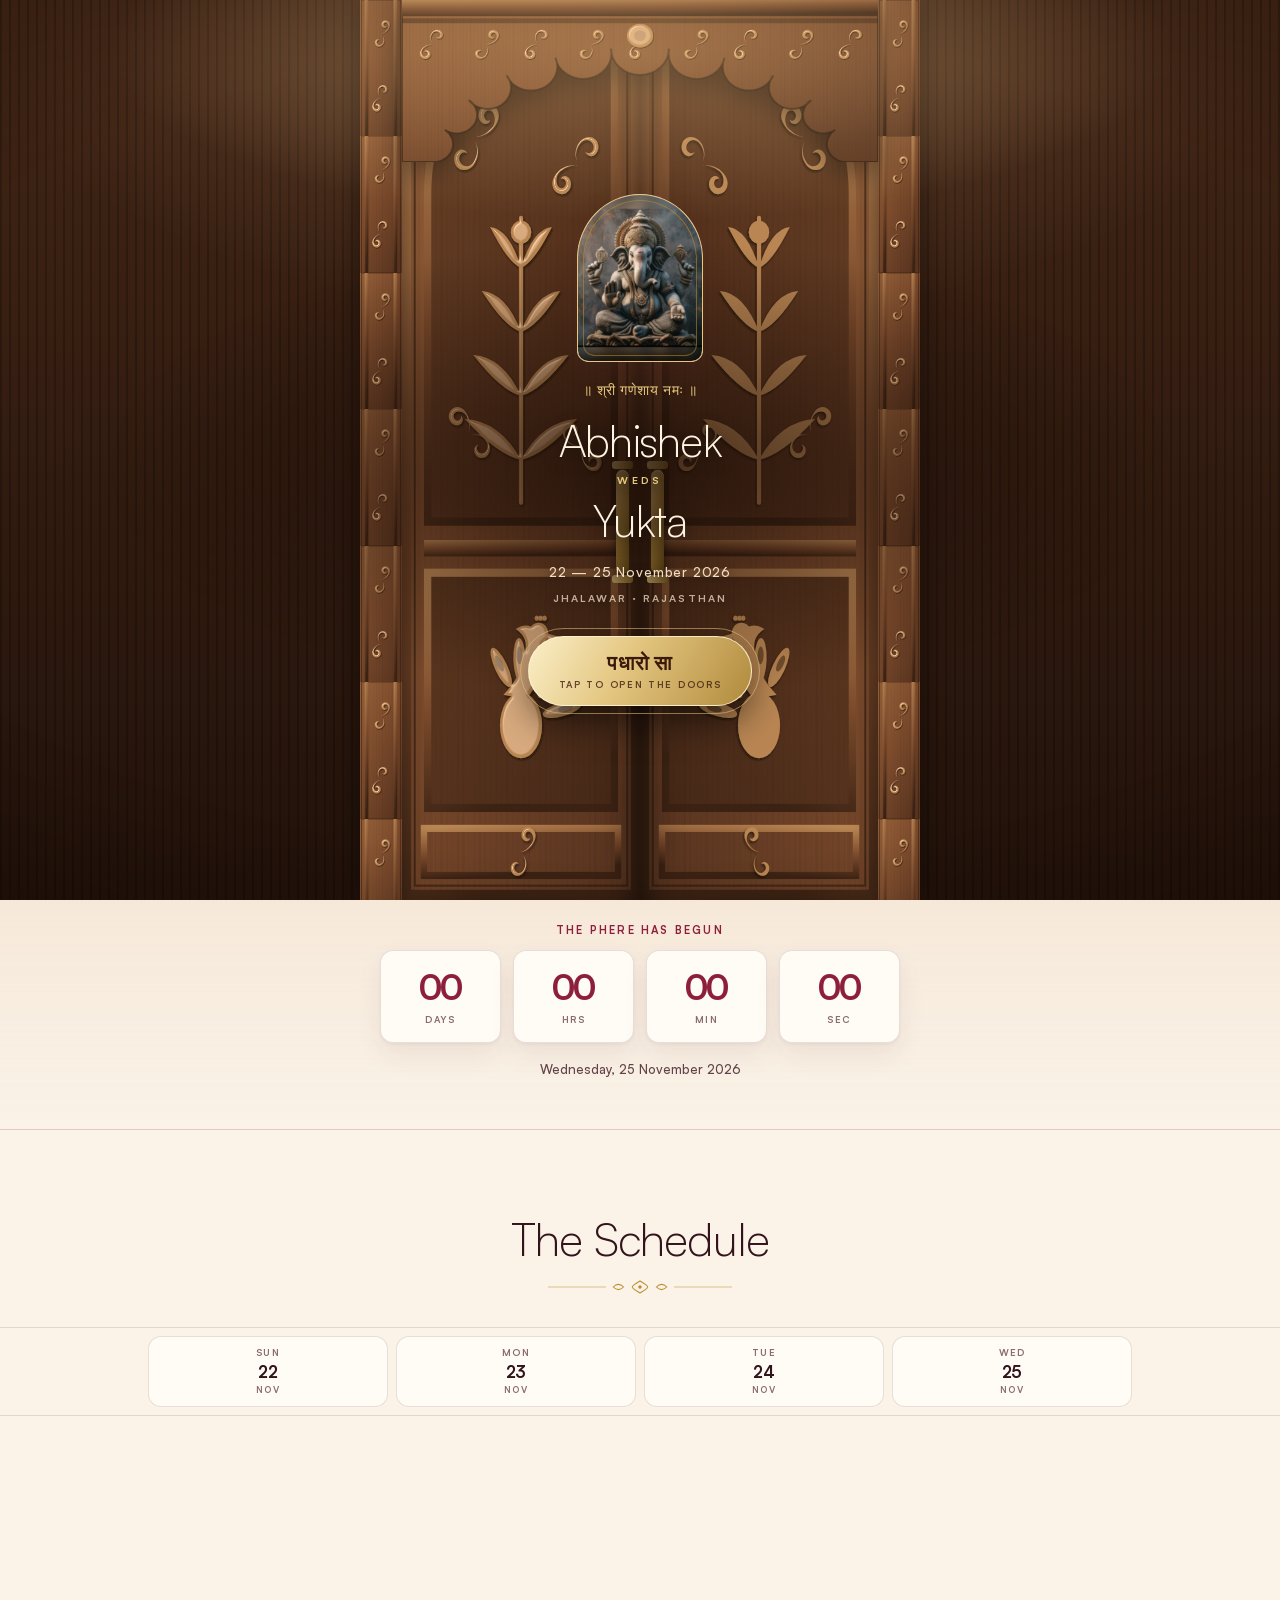
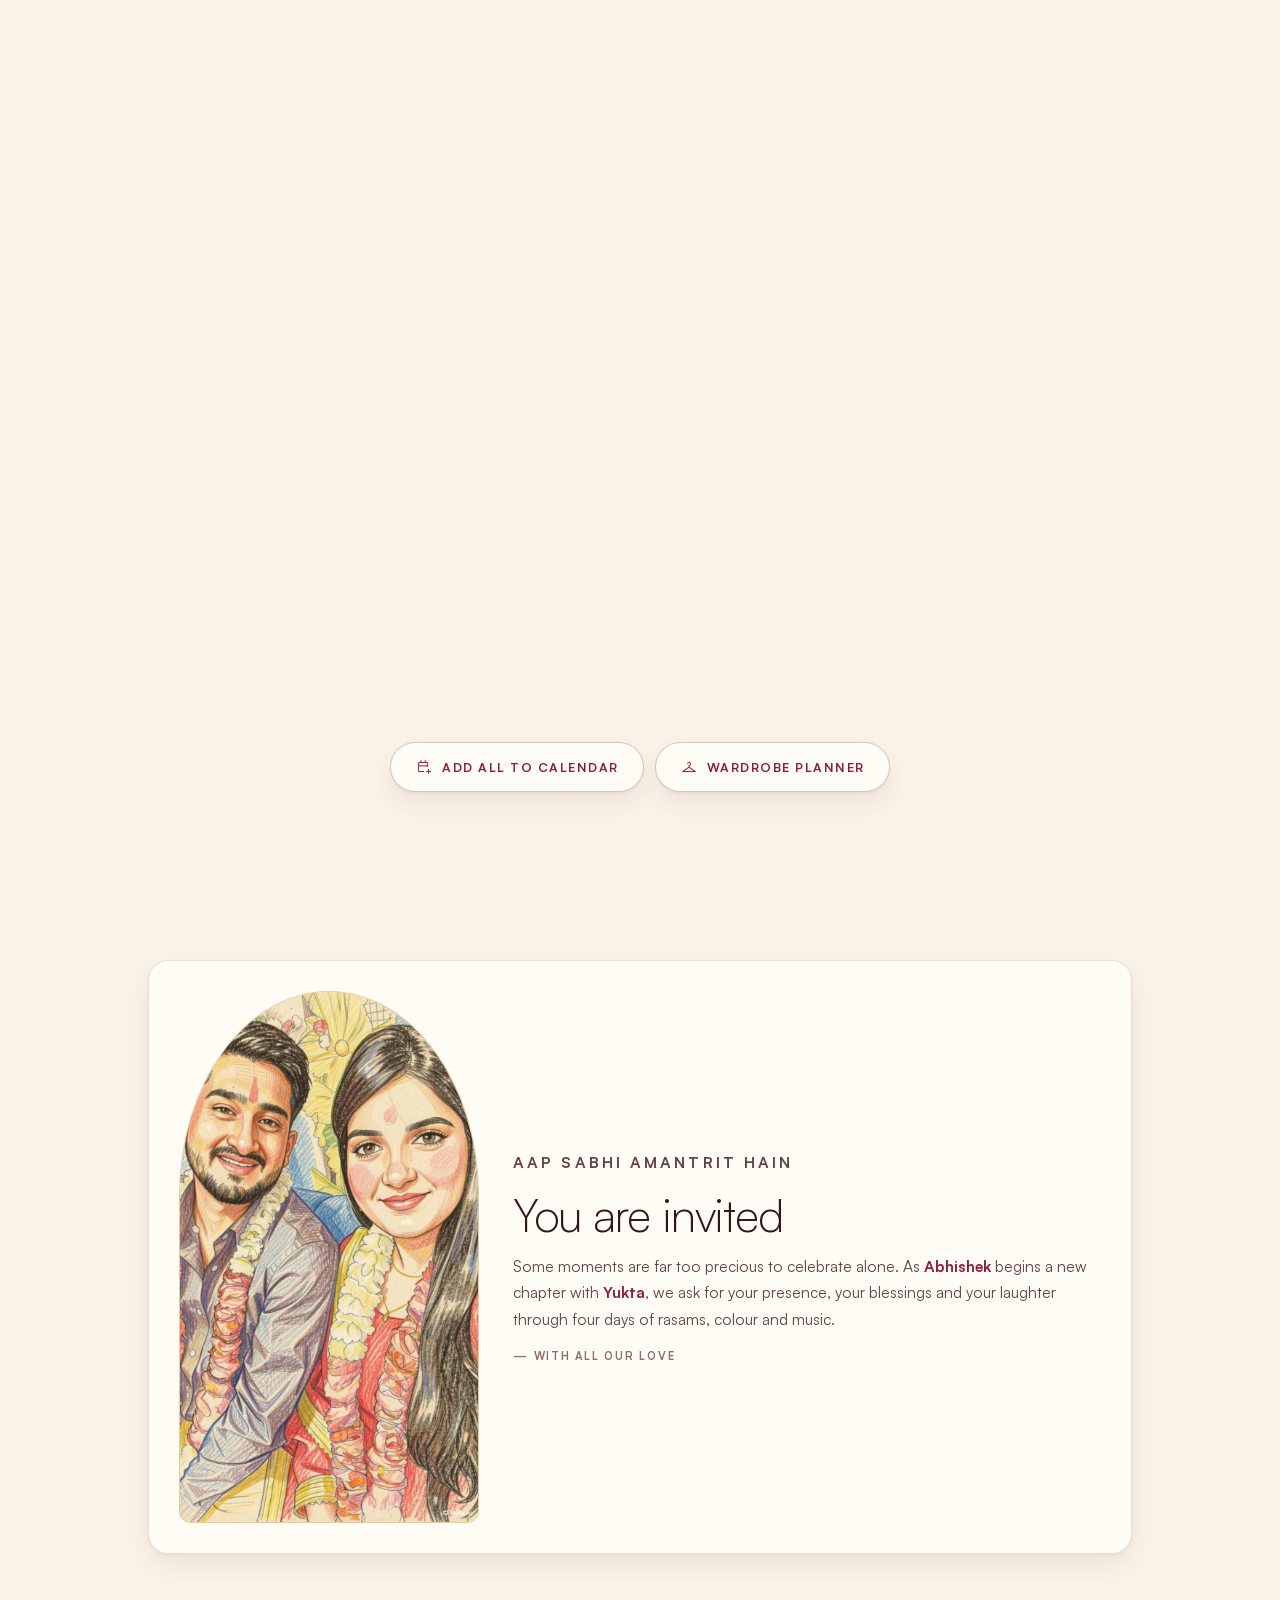
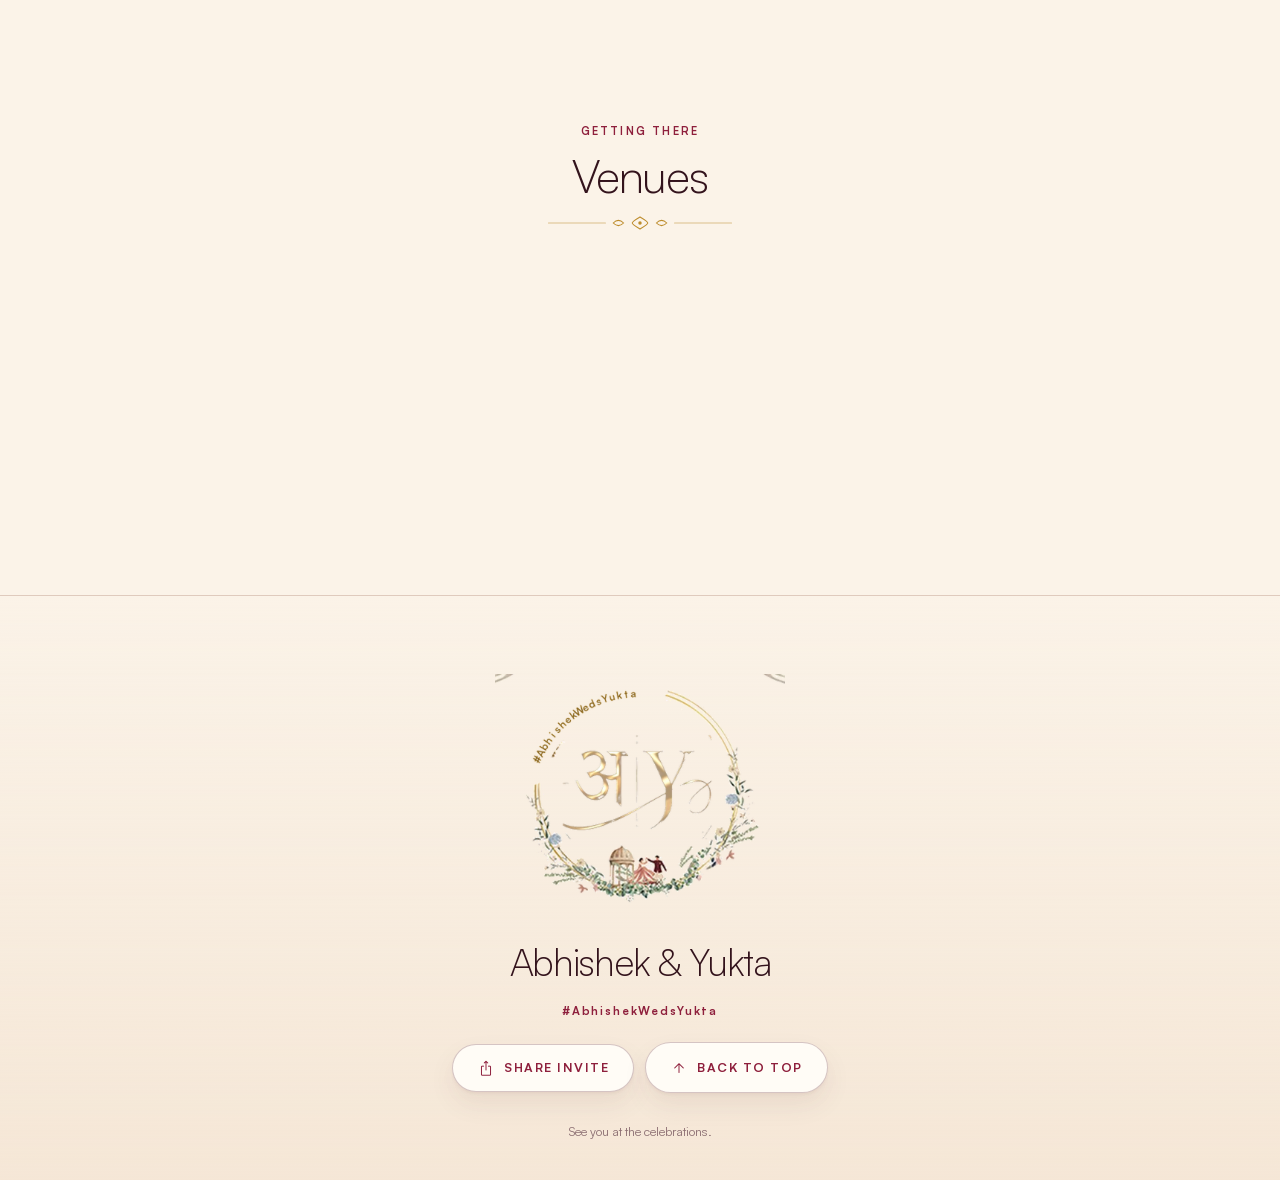
==== commit d3add289: "Add files via upload" ====
--- a/index.html
+++ b/index.html
@@ -25,7 +25,7 @@
 <link rel="preconnect" href="https://fonts.googleapis.com" />
 <link rel="preconnect" href="https://fonts.gstatic.com" crossorigin />
 <link href="https://fonts.googleapis.com/css2?family=Material+Symbols+Rounded:opsz,wght,FILL,GRAD@24,300,0,0&display=swap" rel="stylesheet" />
-<link rel="stylesheet" href="styles.css" />
+<link rel="stylesheet" href="styles.css?v15" />
 </head>
 <body class="is-locked">
 
@@ -123,6 +123,9 @@
         <button class="btn btn-ghost" id="allCalBtn" type="button">
           <span class="ms">calendar_add_on</span>Add All to Calendar
         </button>
+        <a class="btn btn-ghost" href="wardrobe.html">
+          <span class="ms">checkroom</span>Wardrobe Planner
+        </a>
       </div>
     </div>
   </section>
@@ -166,7 +169,7 @@
   <!-- ═════════ FOOTER ═════════ -->
   <footer class="footer">
     <div class="wrap">
-      <img class="foot-logo" src="assets/logo.png" alt="" width="74" height="81" />
+      <img class="foot-logo" src="assets/crest.png" alt="Abhishek and Yukta" width="390" height="336" />
       <h2 class="foot-names">Abhishek &amp; Yukta</h2>
       <p class="foot-hash" id="hashLine">#AbhishekWedsYukta</p>
       <div class="foot-cta">
@@ -181,37 +184,6 @@
 <div class="toast" id="toast" role="status" aria-live="polite"></div>
 
 <svg style="display:none" aria-hidden="true">
-  <symbol id="fig-kurta" viewBox="0 0 20 26">
-    <circle cx="10" cy="4" r="3.1" fill="#E7C39B"/>
-    <path d="M10 1.1c2.1 0 3.3 1.1 3.3 2.2 0 .6-.4.9-.9.7-.6-.3-1.4-.5-2.4-.5s-1.8.2-2.4.5c-.5.2-.9-.1-.9-.7 0-1.1 1.2-2.2 3.3-2.2z" fill="#3A2A20"/>
-    <path d="M6.3 8.4c.9-.7 2.2-1.1 3.7-1.1s2.8.4 3.7 1.1l1.3 9.4c.1.5-.3.9-.8.9H5.8c-.5 0-.9-.4-.8-.9z" fill="currentColor"/>
-    <path d="M10 7.4v11.3" stroke="#FFFFFF" stroke-opacity=".35" stroke-width=".8"/>
-    <path d="M6.6 8.1 4.2 13l1.3.7 2-3.9zM13.4 8.1 15.8 13l-1.3.7-2-3.9z" fill="currentColor" fill-opacity=".85"/>
-    <path d="M7.3 18.9h1.9l-.3 6H7.6zM10.8 18.9h1.9l.3 6h-1.6z" fill="currentColor" fill-opacity=".62"/>
-  </symbol>
-  <symbol id="fig-lehenga" viewBox="0 0 20 26">
-    <circle cx="10" cy="4" r="3.1" fill="#E7C39B"/>
-    <path d="M10 .9c2.4 0 3.6 1.4 3.4 3.3-.1 1-.5 2.2-.9 3.1l-.7-2.5c-.5.4-1.2.6-1.8.6-1 0-2-.4-2.6-1.1-.3.9-.5 2-.6 3-.5-.9-.9-2.1-1-3.1C5.6 2.3 7.6.9 10 .9z" fill="#3A2A20"/>
-    <path d="M8.2 7.5h3.6l.5 4.2H7.7z" fill="currentColor"/>
-    <path d="M7.5 11.5h5l3.1 11.2c.1.5-.3.9-.8.9H5.2c-.5 0-.9-.4-.8-.9z" fill="currentColor"/>
-    <path d="M11.6 7.6c1.4.5 2.4 1.6 2.9 3l1.4 4.3-1.5.5-1.5-4.4c-.3-.9-.8-1.5-1.6-1.9z" fill="currentColor" fill-opacity=".62"/>
-    <path d="M6.2 16.4h7.6" stroke="#FFFFFF" stroke-opacity=".38" stroke-width=".9"/>
-  </symbol>
-  <symbol id="fig-blazer" viewBox="0 0 20 26">
-    <circle cx="10" cy="4" r="3.1" fill="#E7C39B"/>
-    <path d="M10 1.1c2.1 0 3.3 1.1 3.3 2.2 0 .6-.4.9-.9.7-.6-.3-1.4-.5-2.4-.5s-1.8.2-2.4.5c-.5.2-.9-.1-.9-.7 0-1.1 1.2-2.2 3.3-2.2z" fill="#3A2A20"/>
-    <path d="M8.6 7.2h2.8l-.3 2.4h-2.2z" fill="#F4EDE1"/>
-    <path d="M6.2 8.3c.7-.6 1.6-1 2.4-1.1l1.4 3 1.4-3c.8.1 1.7.5 2.4 1.1l1 9.3c.1.5-.3.9-.8.9H6c-.5 0-.9-.4-.8-.9z" fill="currentColor"/>
-    <path d="M8.6 7.2 10 10.2 8.1 18h-1zM11.4 7.2 10 10.2 11.9 18h1z" fill="#FFFFFF" fill-opacity=".16"/>
-    <path d="M7.2 18.8h2l-.3 6H7.4zM10.8 18.8h2l.3 6h-1.7z" fill="currentColor" fill-opacity=".7"/>
-  </symbol>
-  <symbol id="fig-casual" viewBox="0 0 20 26">
-    <circle cx="10" cy="4" r="3.1" fill="#E7C39B"/>
-    <path d="M10 1.1c2.1 0 3.3 1.1 3.3 2.2 0 .6-.4.9-.9.7-.6-.3-1.4-.5-2.4-.5s-1.8.2-2.4.5c-.5.2-.9-.1-.9-.7 0-1.1 1.2-2.2 3.3-2.2z" fill="#3A2A20"/>
-    <path d="M6.6 7.7c.9-.5 2.1-.8 3.4-.8s2.5.3 3.4.8l.7 7.6c0 .5-.3.8-.8.8H6.7c-.5 0-.8-.3-.8-.8z" fill="currentColor"/>
-    <path d="M6.7 7.6 4.6 12l1.3.7 1.7-3.4zM13.3 7.6 15.4 12l-1.3.7-1.7-3.4z" fill="currentColor" fill-opacity=".85"/>
-    <path d="M6.6 16.1h6.8l.5 8.6h-2.3L10 18.7l-1.6 6h-2.3z" fill="currentColor" fill-opacity=".55"/>
-  </symbol>
   <symbol id="ic-orn" viewBox="0 0 220 20">
     <g fill="none" stroke="currentColor" stroke-width="1.2" stroke-linecap="round">
       <path d="M4 10h66" opacity=".5"/><path d="M150 10h66" opacity=".5"/>
@@ -222,6 +194,6 @@
   </symbol>
 </svg>
 
-<script src="script.js"></script>
+<script src="script.js?v15"></script>
 </body>
 </html>
--- a/styles.css
+++ b/styles.css
@@ -403,13 +403,12 @@
 .rasam-note{margin:4px 0 0;font-size:14px;line-height:1.55;color:var(--mute)}
 .rasam-foot{display:flex;align-items:center;gap:8px;flex-wrap:wrap;margin-top:10px;grid-column:2}
 .dress{
-  display:inline-flex;align-items:center;gap:7px;padding:4px 12px 4px 7px;border-radius:999px;
+  display:inline-block;padding:5px 13px;border-radius:999px;
   font-size:10px;font-weight:700;letter-spacing:.1em;text-transform:uppercase;
   color:var(--d-ink,#8A6118);background:var(--d-tint,rgba(189,140,44,.13));
   border:1px solid color-mix(in srgb, var(--d-hue,#BD8C2C) 55%, transparent);
 }
-.dress-fig{width:17px;height:22px;flex:0 0 auto;color:var(--d-hue,#BD8C2C);display:block}
-.stack-cta{margin-top:26px;display:flex;justify-content:center}
+.stack-cta{margin-top:26px;display:flex;justify-content:center;flex-wrap:wrap;gap:11px}
 
 /* ══════════════ NOTE ══════════════ */
 .note{
@@ -452,7 +451,7 @@
   text-align:center;padding:clamp(46px,11vw,78px) 0 calc(38px + env(safe-area-inset-bottom,0px));
   border-top:1px solid var(--line);background:linear-gradient(180deg,rgba(251,243,232,0),rgba(244,229,212,.9));
 }
-.foot-logo{width:66px;height:auto;margin:0 auto 16px;border-radius:12px}
+.foot-logo{width:clamp(200px,58vw,290px);height:auto;margin:0 auto 6px}
 .foot-names{margin:0;font-size:clamp(26px,7vw,38px);font-weight:300;letter-spacing:-.03em;color:var(--ink)}
 .foot-hash{margin:8px 0 22px;font-size:11.5px;font-weight:700;letter-spacing:.16em;color:var(--rose)}
 .foot-cta{display:flex;flex-direction:column;align-items:center;gap:11px}
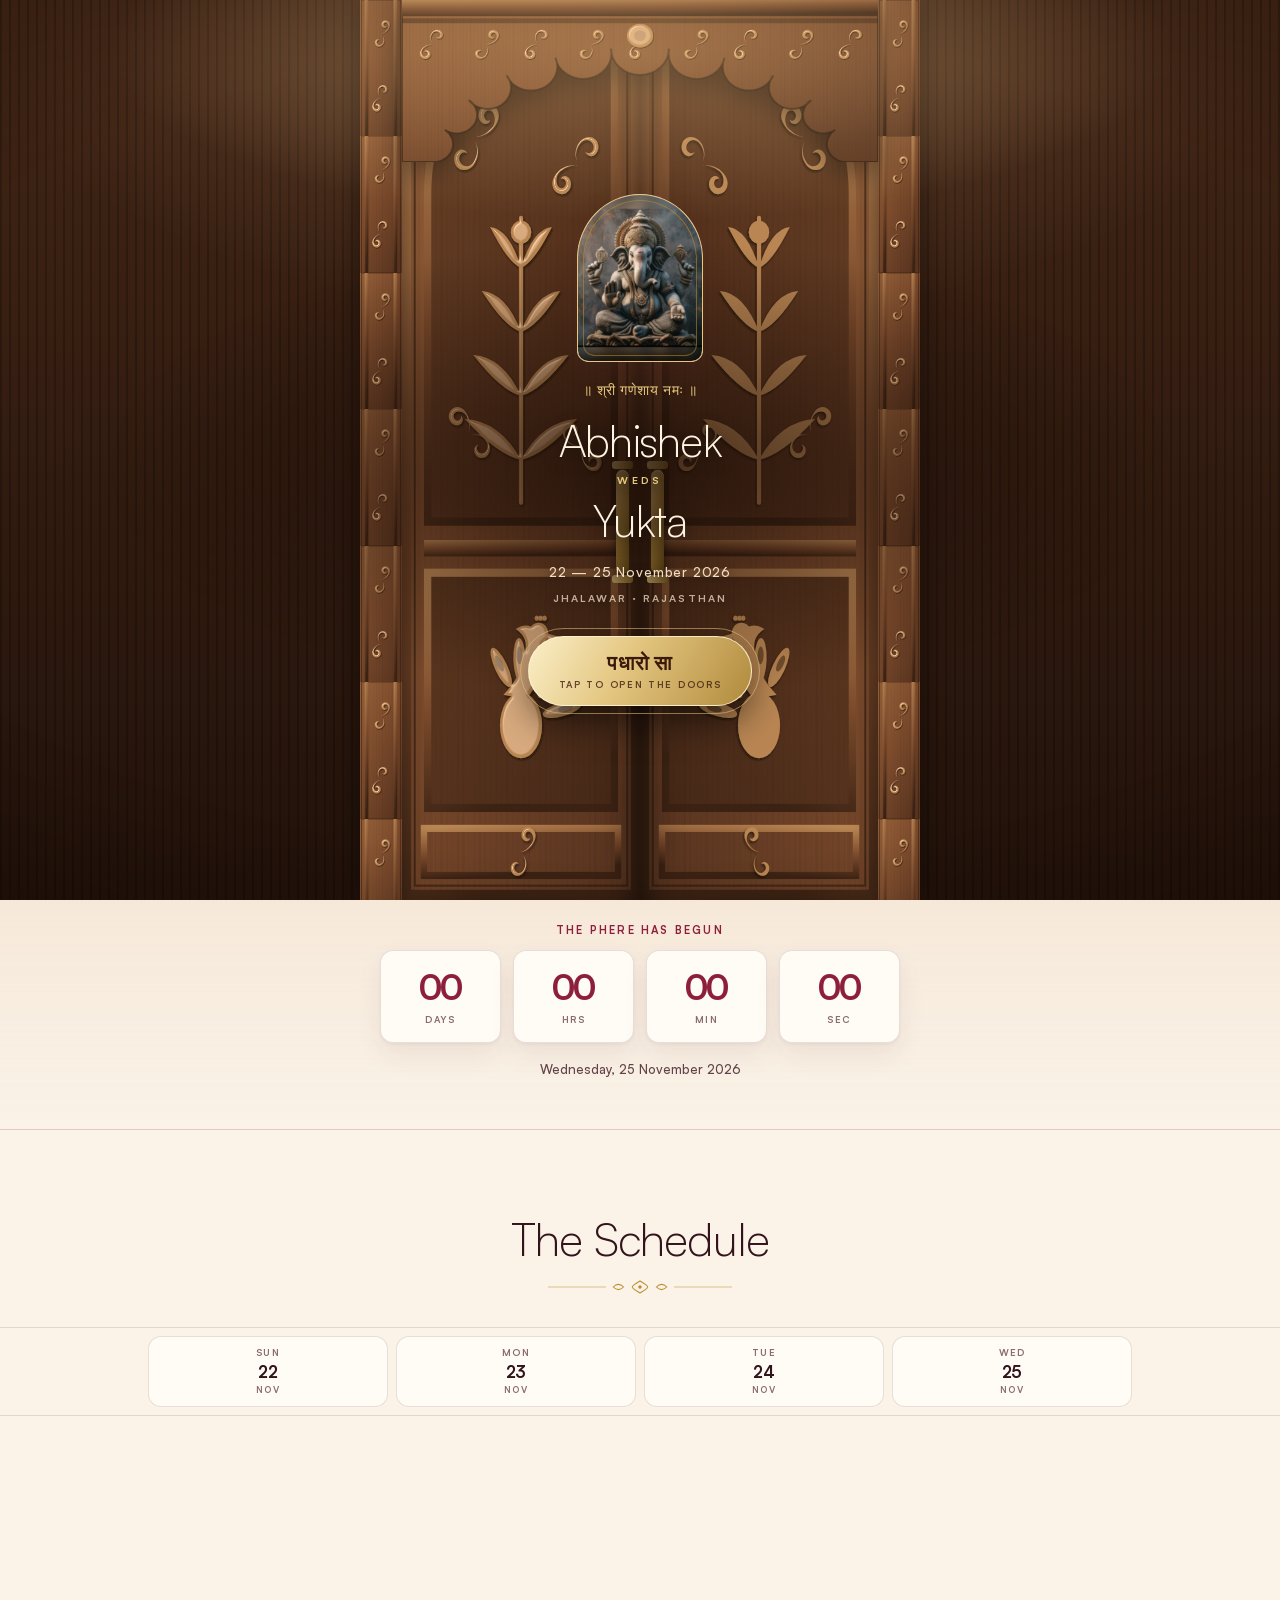
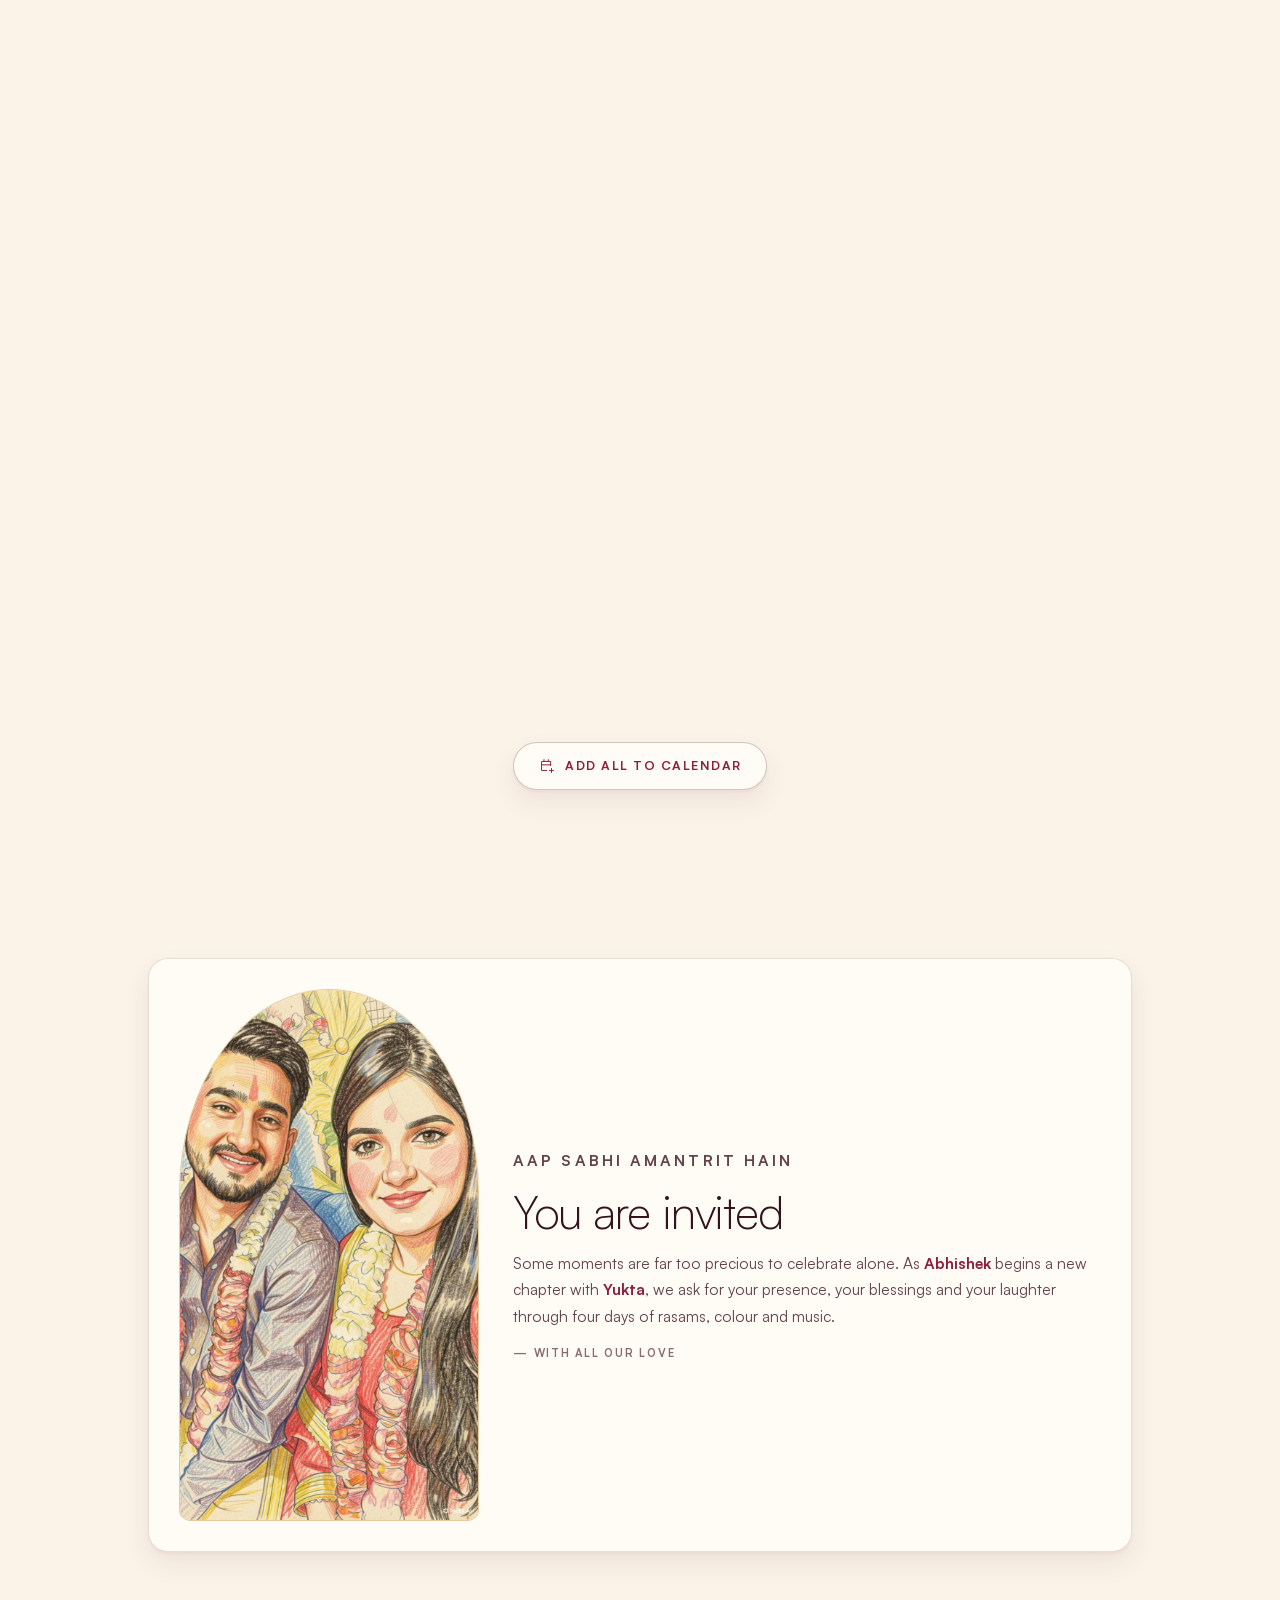
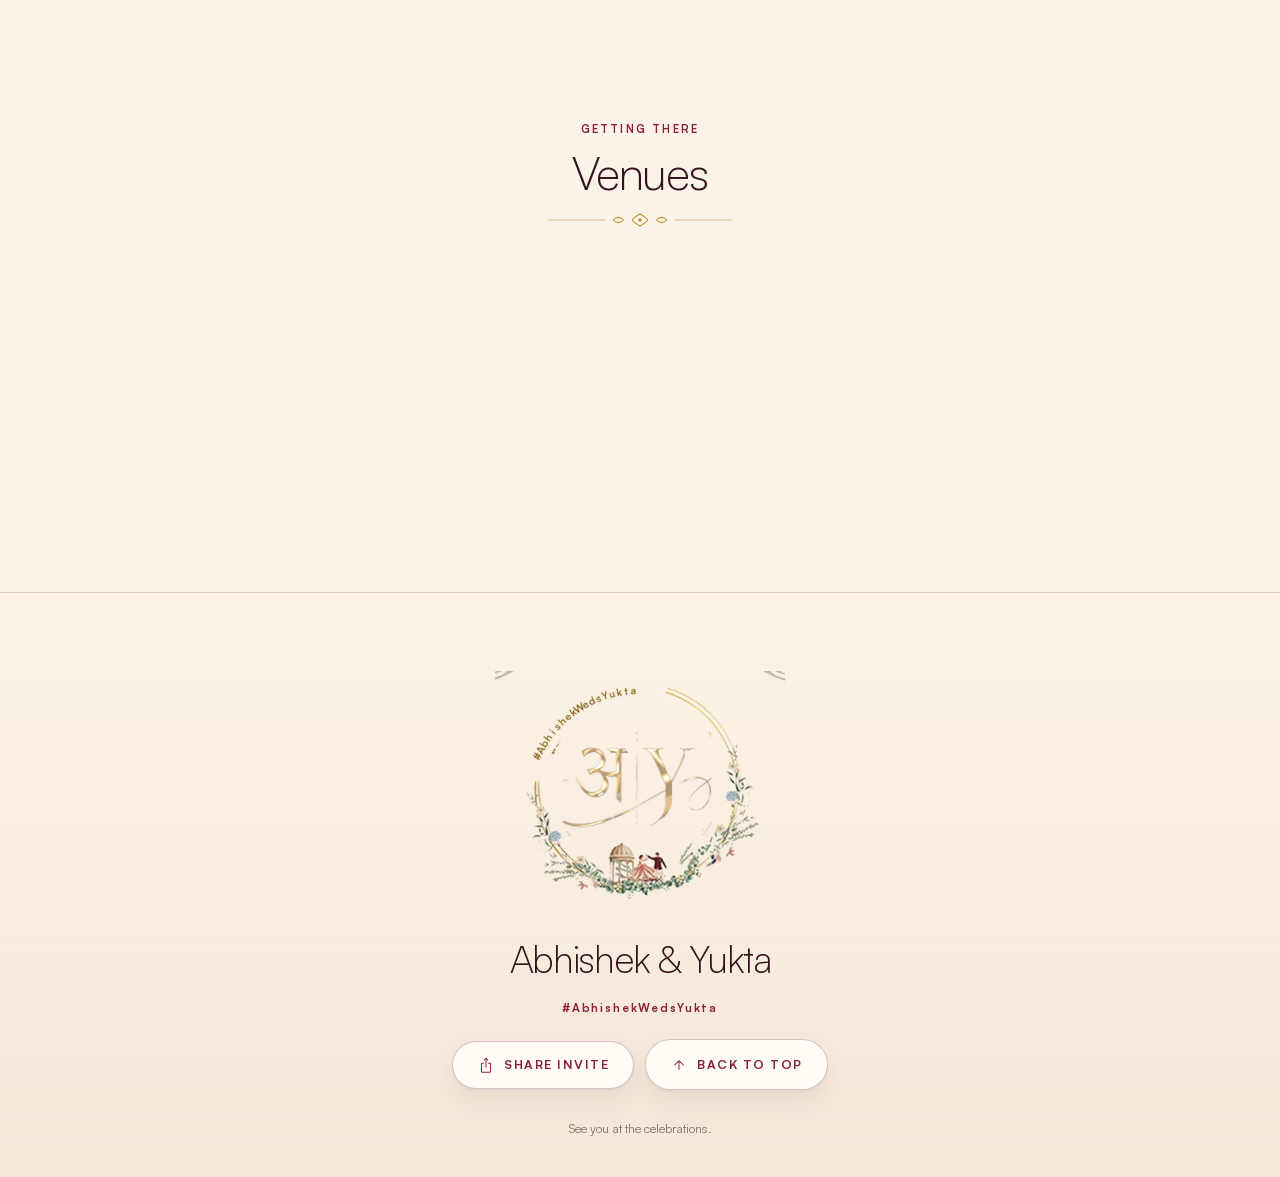
==== commit ac919d8e: "Update index.html" ====
--- a/index.html
+++ b/index.html
@@ -25,7 +25,7 @@
 <link rel="preconnect" href="https://fonts.googleapis.com" />
 <link rel="preconnect" href="https://fonts.gstatic.com" crossorigin />
 <link href="https://fonts.googleapis.com/css2?family=Material+Symbols+Rounded:opsz,wght,FILL,GRAD@24,300,0,0&display=swap" rel="stylesheet" />
-<link rel="stylesheet" href="styles.css?v15" />
+<link rel="stylesheet" href="styles.css?v16" />
 </head>
 <body class="is-locked">
 
@@ -88,6 +88,9 @@
           <span class="ms">event_note</span>View Schedule
           <span class="ms btn-go">arrow_forward</span>
         </a>
+        <a class="btn btn-ghost" href="wardrobe.html">
+          <span class="ms">checkroom</span>Wardrobe Planner
+        </a>
       </div>
     </div>
   </header>
@@ -123,9 +126,6 @@
         <button class="btn btn-ghost" id="allCalBtn" type="button">
           <span class="ms">calendar_add_on</span>Add All to Calendar
         </button>
-        <a class="btn btn-ghost" href="wardrobe.html">
-          <span class="ms">checkroom</span>Wardrobe Planner
-        </a>
       </div>
     </div>
   </section>
@@ -162,6 +162,8 @@
     <div class="wrap">
       <p class="label center">Do let us know</p>
       <h2 class="h2 center">RSVP</h2>
+      <div class="orn center" aria-hidden="true"><svg viewBox="0 0 220 20"><use href="#ic-orn"/></svg></div>
+      <p class="rsvp-lead">For directions, stay or anything at all — please give us a call.</p>
       <div class="rsvp" id="rsvpGrid"></div>
     </div>
   </section>
@@ -194,6 +196,6 @@
   </symbol>
 </svg>
 
-<script src="script.js?v15"></script>
+<script src="script.js?v16"></script>
 </body>
 </html>
